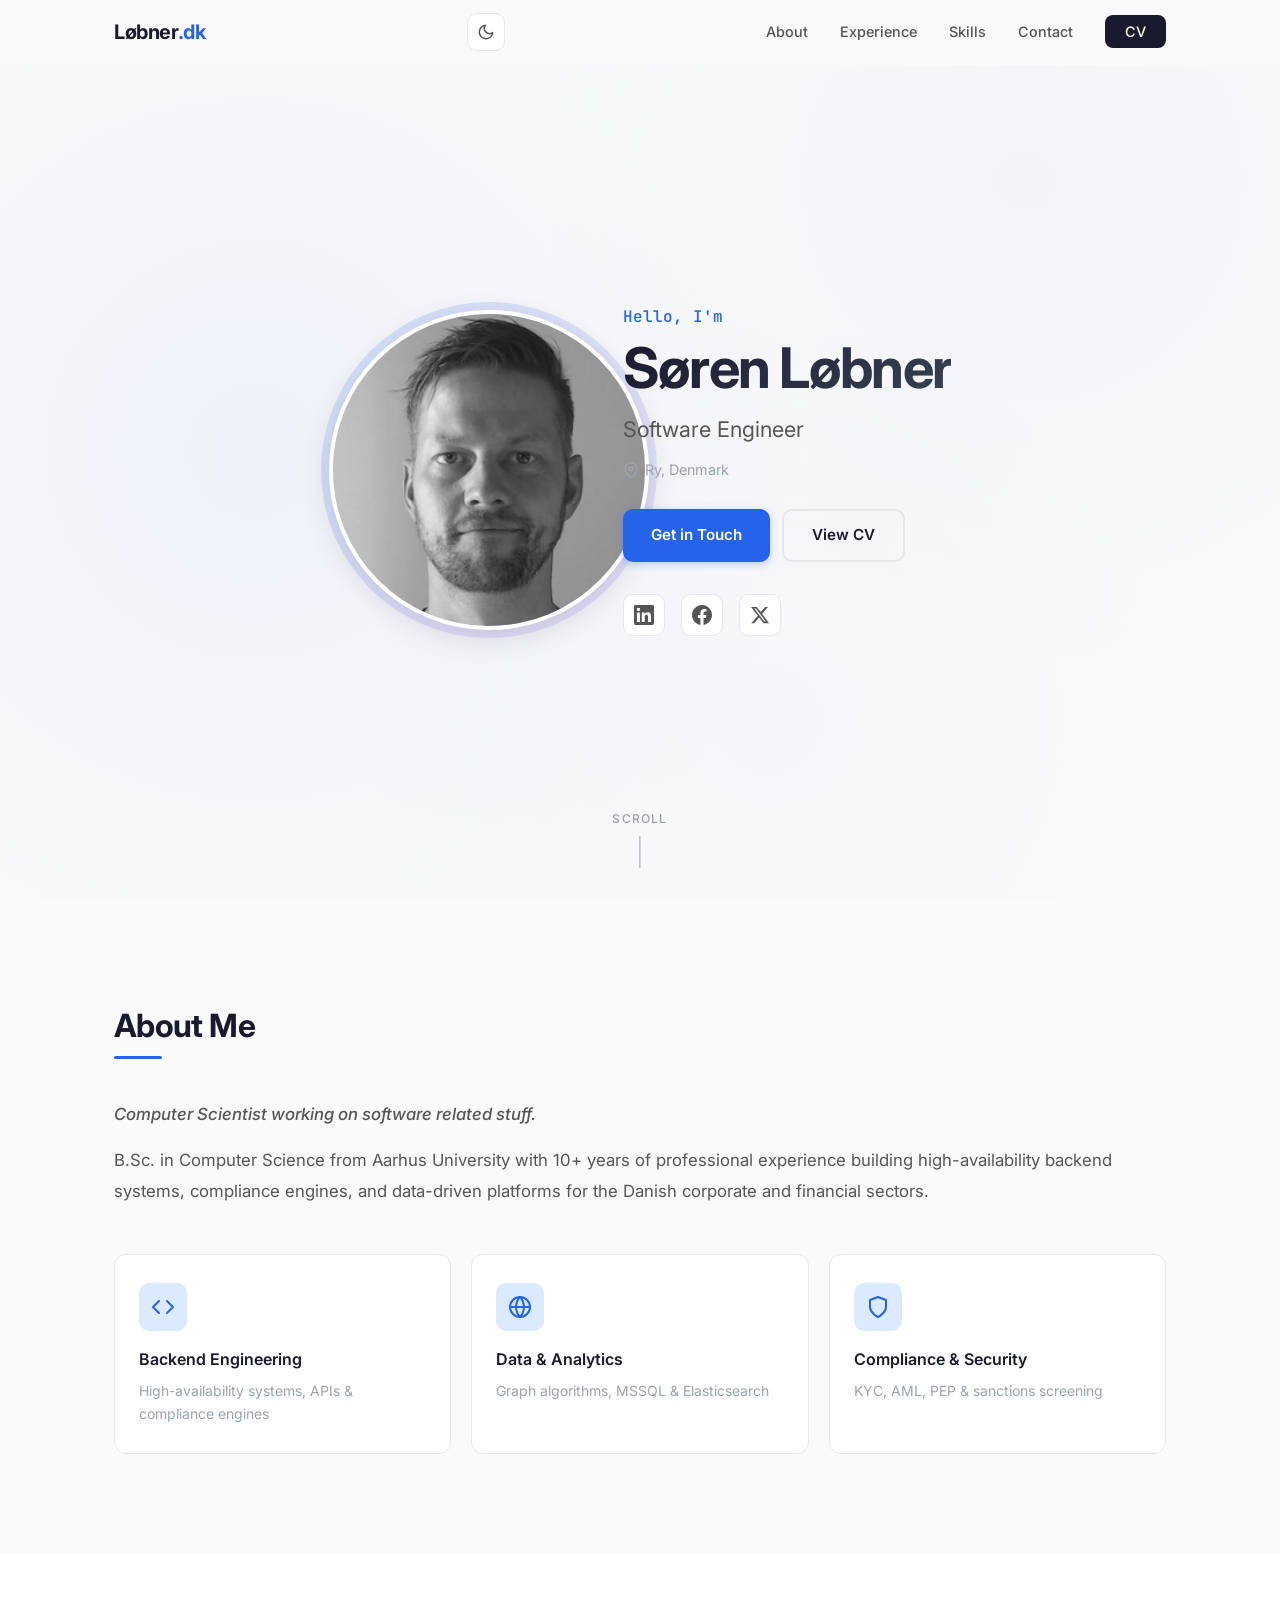
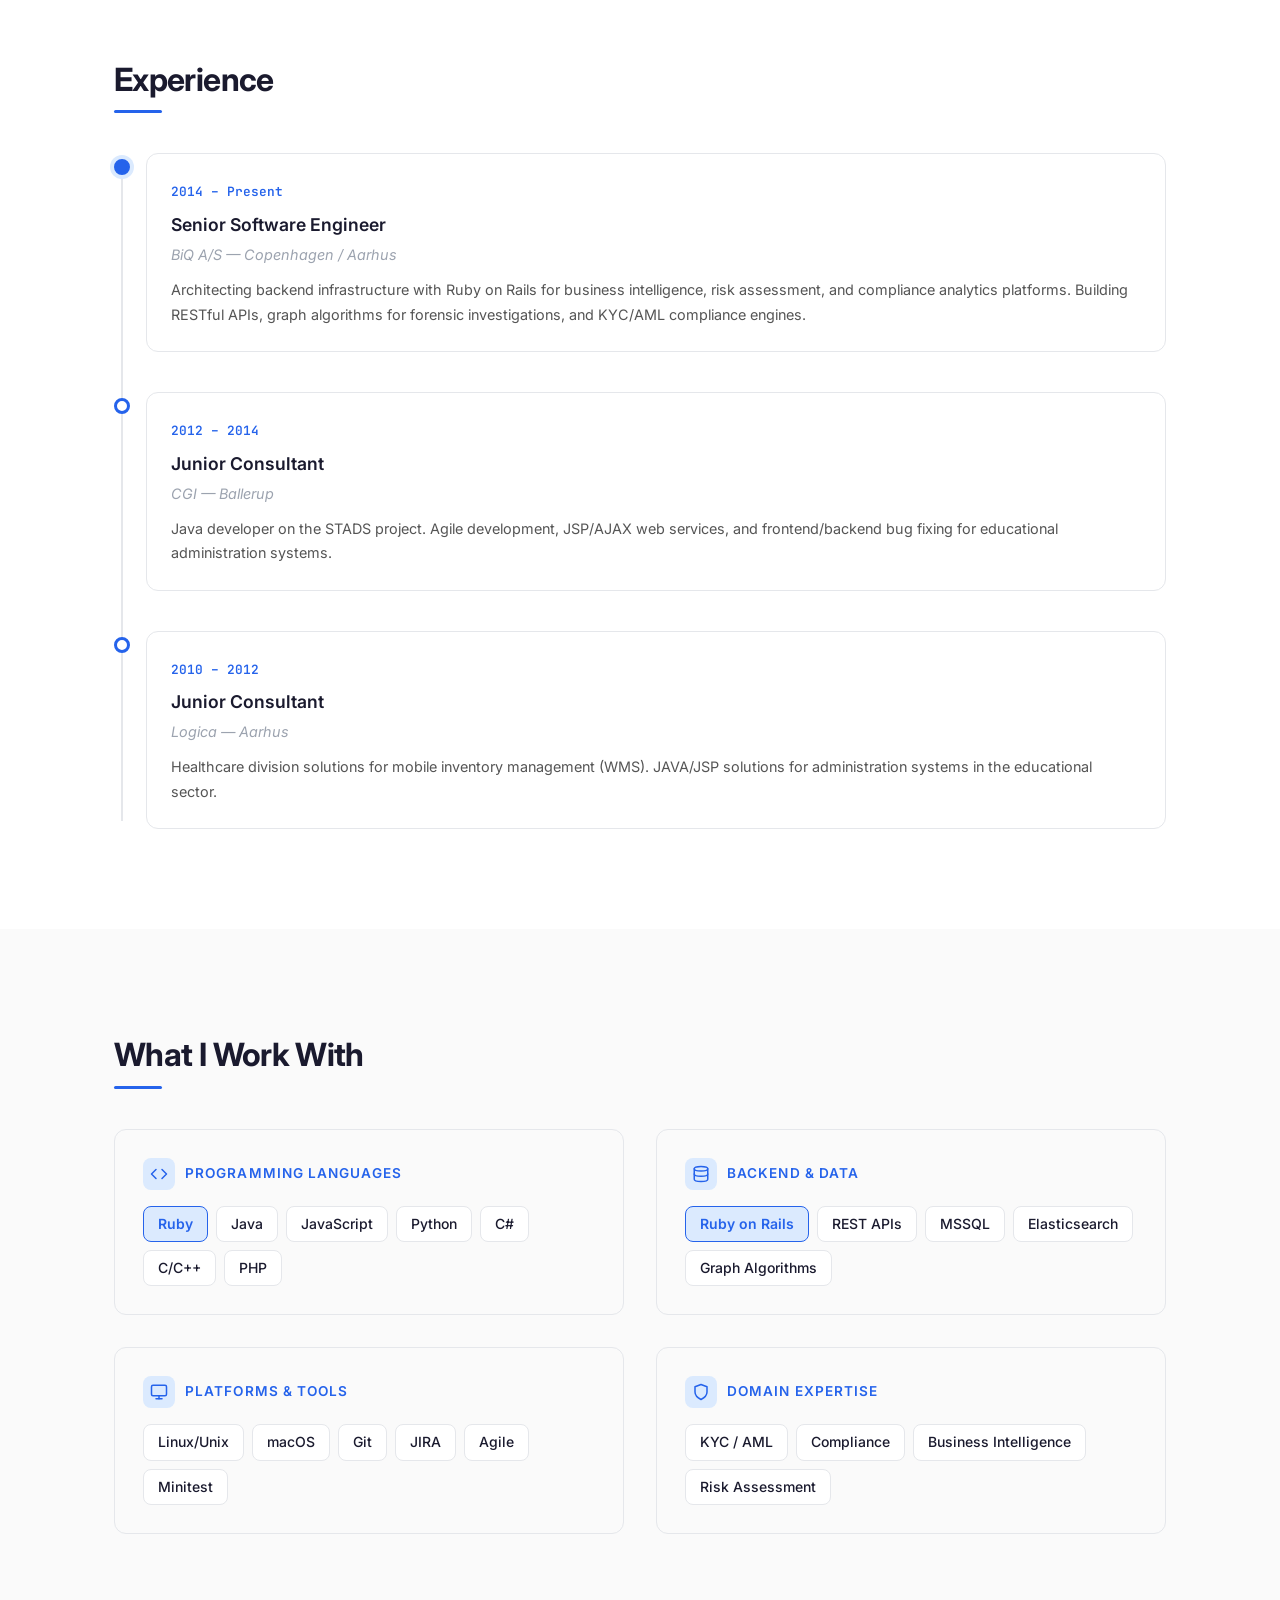
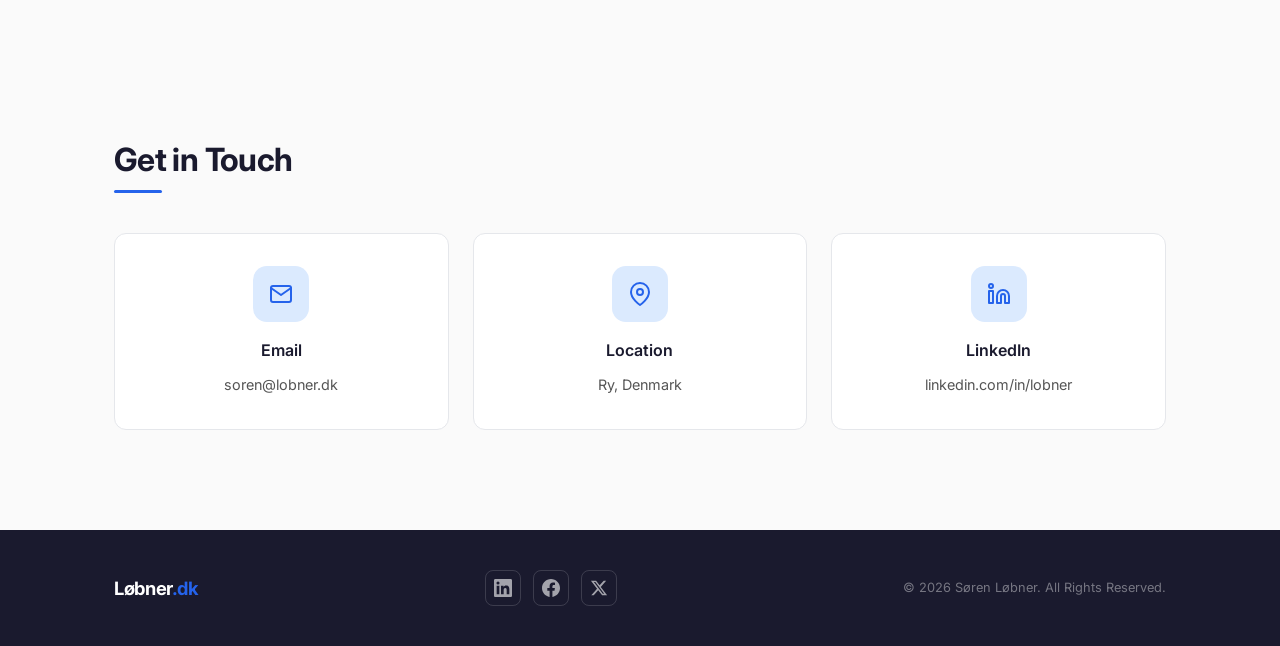
==== index.html @ 8f175f04 "Improve Skills section: add category icons and primary skill highlighting Co-authored-by: lobner <17" ====
<!DOCTYPE html>
<html lang="da">
<head>
  <meta charset="UTF-8">
  <meta name="viewport" content="width=device-width, initial-scale=1.0">
  <title>Løbner.dk</title>
  <link rel="preconnect" href="https://fonts.googleapis.com">
  <link rel="preconnect" href="https://fonts.gstatic.com" crossorigin>
  <link href="https://fonts.googleapis.com/css2?family=Inter:wght@300;400;500;600;700&family=JetBrains+Mono:wght@400;500&display=swap" rel="stylesheet">
  <link rel="stylesheet" href="style.css">
  <link rel="icon" type="image/x-icon" href="assets/favicon.ico">
  <link rel="icon" type="image/png" sizes="32x32" href="assets/favicon-32x32.png">
  <link rel="icon" type="image/png" sizes="16x16" href="assets/favicon-16x16.png">
  <link rel="apple-touch-icon" sizes="180x180" href="assets/apple-touch-icon.png">
</head>
<body>
  <!-- Navigation -->
  <nav class="navbar" id="navbar">
    <div class="nav-container">
      <a href="#hero" class="nav-logo">Løbner<span class="accent">.dk</span></a>
      <button class="nav-toggle" id="navToggle" aria-label="Toggle menu">
        <span></span>
        <span></span>
        <span></span>
      </button>
      <button class="theme-toggle" id="themeToggle" aria-label="Toggle dark mode">
        <svg class="icon-sun" width="18" height="18" viewBox="0 0 24 24" fill="none" stroke="currentColor" stroke-width="2" stroke-linecap="round" stroke-linejoin="round"><circle cx="12" cy="12" r="5"></circle><line x1="12" y1="1" x2="12" y2="3"></line><line x1="12" y1="21" x2="12" y2="23"></line><line x1="4.22" y1="4.22" x2="5.64" y2="5.64"></line><line x1="18.36" y1="18.36" x2="19.78" y2="19.78"></line><line x1="1" y1="12" x2="3" y2="12"></line><line x1="21" y1="12" x2="23" y2="12"></line><line x1="4.22" y1="19.78" x2="5.64" y2="18.36"></line><line x1="18.36" y1="5.64" x2="19.78" y2="4.22"></line></svg>
        <svg class="icon-moon" width="18" height="18" viewBox="0 0 24 24" fill="none" stroke="currentColor" stroke-width="2" stroke-linecap="round" stroke-linejoin="round"><path d="M21 12.79A9 9 0 1 1 11.21 3 7 7 0 0 0 21 12.79z"></path></svg>
      </button>
      <ul class="nav-links" id="navLinks">
        <li><a href="#about">About</a></li>
        <li><a href="#experience">Experience</a></li>
        <li><a href="#skills">Skills</a></li>
        <li><a href="#contact">Contact</a></li>
        <li><a href="https://cv.lobner.dk" target="_blank" rel="noopener" class="nav-btn">CV</a></li>
      </ul>
    </div>
  </nav>

  <!-- Hero Section -->
  <section class="hero" id="hero">
    <div class="hero-bg-pattern"></div>
    <div class="hero-container">
      <div class="hero-image-wrapper">
        <div class="hero-image-ring"></div>
        <img src="assets/profile.png" alt="Søren Løbner" class="hero-image">
      </div>
      <div class="hero-content">
        <p class="hero-greeting">Hello, I'm</p>
        <h1 class="hero-name">Søren Løbner</h1>
        <p class="hero-title">Software Engineer</p>
        <p class="hero-location">
          <svg width="16" height="16" viewBox="0 0 24 24" fill="none" stroke="currentColor" stroke-width="2" stroke-linecap="round" stroke-linejoin="round"><path d="M21 10c0 7-9 13-9 13s-9-6-9-13a9 9 0 0 1 18 0z"></path><circle cx="12" cy="10" r="3"></circle></svg>
          Ry, Denmark
        </p>
        <div class="hero-actions">
          <a href="#contact" class="btn btn-primary">Get in Touch</a>
          <a href="https://cv.lobner.dk" target="_blank" rel="noopener" class="btn btn-outline">View CV</a>
        </div>
        <div class="hero-socials">
          <a href="https://linkedin.com/in/lobner" target="_blank" rel="noopener" aria-label="LinkedIn">
            <svg width="20" height="20" viewBox="0 0 24 24" fill="currentColor"><path d="M20.447 20.452h-3.554v-5.569c0-1.328-.027-3.037-1.852-3.037-1.853 0-2.136 1.445-2.136 2.939v5.667H9.351V9h3.414v1.561h.046c.477-.9 1.637-1.85 3.37-1.85 3.601 0 4.267 2.37 4.267 5.455v6.286zM5.337 7.433a2.062 2.062 0 0 1-2.063-2.065 2.064 2.064 0 1 1 2.063 2.065zm1.782 13.019H3.555V9h3.564v11.452zM22.225 0H1.771C.792 0 0 .774 0 1.729v20.542C0 23.227.792 24 1.771 24h20.451C23.2 24 24 23.227 24 22.271V1.729C24 .774 23.2 0 22.222 0h.003z"/></svg>
          </a>
          <a href="https://facebook.com/lobner" target="_blank" rel="noopener" aria-label="Facebook">
            <svg width="20" height="20" viewBox="0 0 24 24" fill="currentColor"><path d="M24 12.073c0-6.627-5.373-12-12-12s-12 5.373-12 12c0 5.99 4.388 10.954 10.125 11.854v-8.385H7.078v-3.47h3.047V9.43c0-3.007 1.792-4.669 4.533-4.669 1.312 0 2.686.235 2.686.235v2.953H15.83c-1.491 0-1.956.925-1.956 1.874v2.25h3.328l-.532 3.47h-2.796v8.385C19.612 23.027 24 18.062 24 12.073z"/></svg>
          </a>
          <a href="https://twitter.com/lobner" target="_blank" rel="noopener" aria-label="X / Twitter">
            <svg width="20" height="20" viewBox="0 0 24 24" fill="currentColor"><path d="M18.244 2.25h3.308l-7.227 8.26 8.502 11.24H16.17l-5.214-6.817L4.99 21.75H1.68l7.73-8.835L1.254 2.25H8.08l4.713 6.231zm-1.161 17.52h1.833L7.084 4.126H5.117z"/></svg>
          </a>
        </div>
      </div>
    </div>
    <div class="scroll-indicator">
      <span>Scroll</span>
      <div class="scroll-line"></div>
    </div>
  </section>

  <!-- About Section -->
  <section class="section" id="about">
    <div class="container">
      <h2 class="section-title">About Me</h2>
      <div class="about-content">
        <div class="about-text">
          <p class="about-lead">Computer Scientist working on software related stuff.</p>
          <p>B.Sc. in Computer Science from Aarhus University with 10+ years of professional experience building high-availability backend systems, compliance engines, and data-driven platforms for the Danish corporate and financial sectors.</p>
        </div>
        <div class="about-stats">
          <div class="stat-card">
            <div class="stat-icon">
              <svg width="24" height="24" viewBox="0 0 24 24" fill="none" stroke="currentColor" stroke-width="2" stroke-linecap="round" stroke-linejoin="round"><polyline points="16 18 22 12 16 6"></polyline><polyline points="8 6 2 12 8 18"></polyline></svg>
            </div>
            <h3>Backend Engineering</h3>
            <p>High-availability systems, APIs &amp; compliance engines</p>
          </div>
          <div class="stat-card">
            <div class="stat-icon">
              <svg width="24" height="24" viewBox="0 0 24 24" fill="none" stroke="currentColor" stroke-width="2" stroke-linecap="round" stroke-linejoin="round"><circle cx="12" cy="12" r="10"></circle><line x1="2" y1="12" x2="22" y2="12"></line><path d="M12 2a15.3 15.3 0 0 1 4 10 15.3 15.3 0 0 1-4 10 15.3 15.3 0 0 1-4-10 15.3 15.3 0 0 1 4-10z"></path></svg>
            </div>
            <h3>Data &amp; Analytics</h3>
            <p>Graph algorithms, MSSQL &amp; Elasticsearch</p>
          </div>
          <div class="stat-card">
            <div class="stat-icon">
              <svg width="24" height="24" viewBox="0 0 24 24" fill="none" stroke="currentColor" stroke-width="2" stroke-linecap="round" stroke-linejoin="round"><path d="M12 22s8-4 8-10V5l-8-3-8 3v7c0 6 8 10 8 10z"></path></svg>
            </div>
            <h3>Compliance &amp; Security</h3>
            <p>KYC, AML, PEP &amp; sanctions screening</p>
          </div>
        </div>
      </div>
    </div>
  </section>

  <!-- Experience Section -->
  <section class="section section-alt" id="experience">
    <div class="container">
      <h2 class="section-title">Experience</h2>
      <div class="timeline">
        <div class="timeline-item">
          <div class="timeline-marker"></div>
          <div class="timeline-content">
            <span class="timeline-date">2014 &ndash; Present</span>
            <h3>Senior Software Engineer</h3>
            <p class="timeline-company">BiQ A/S &mdash; Copenhagen / Aarhus</p>
            <p class="timeline-desc">Architecting backend infrastructure with Ruby on Rails for business intelligence, risk assessment, and compliance analytics platforms. Building RESTful APIs, graph algorithms for forensic investigations, and KYC/AML compliance engines.</p>
          </div>
        </div>
        <div class="timeline-item">
          <div class="timeline-marker"></div>
          <div class="timeline-content">
            <span class="timeline-date">2012 &ndash; 2014</span>
            <h3>Junior Consultant</h3>
            <p class="timeline-company">CGI &mdash; Ballerup</p>
            <p class="timeline-desc">Java developer on the STADS project. Agile development, JSP/AJAX web services, and frontend/backend bug fixing for educational administration systems.</p>
          </div>
        </div>
        <div class="timeline-item">
          <div class="timeline-marker"></div>
          <div class="timeline-content">
            <span class="timeline-date">2010 &ndash; 2012</span>
            <h3>Junior Consultant</h3>
            <p class="timeline-company">Logica &mdash; Aarhus</p>
            <p class="timeline-desc">Healthcare division solutions for mobile inventory management (WMS). JAVA/JSP solutions for administration systems in the educational sector.</p>
          </div>
        </div>
      </div>
    </div>
  </section>

  <!-- Skills Section -->
  <section class="section" id="skills">
    <div class="container">
      <h2 class="section-title">What I Work With</h2>
      <div class="skills-grid">
        <div class="skill-category">
          <div class="skill-category-header">
            <span class="skill-category-icon">
              <svg width="18" height="18" viewBox="0 0 24 24" fill="none" stroke="currentColor" stroke-width="2" stroke-linecap="round" stroke-linejoin="round"><polyline points="16 18 22 12 16 6"></polyline><polyline points="8 6 2 12 8 18"></polyline></svg>
            </span>
            <h3>Programming Languages</h3>
          </div>
          <div class="skill-tags">
            <span class="skill-tag skill-tag--primary">Ruby</span>
            <span class="skill-tag">Java</span>
            <span class="skill-tag">JavaScript</span>
            <span class="skill-tag">Python</span>
            <span class="skill-tag">C#</span>
            <span class="skill-tag">C/C++</span>
            <span class="skill-tag">PHP</span>
          </div>
        </div>
        <div class="skill-category">
          <div class="skill-category-header">
            <span class="skill-category-icon">
              <svg width="18" height="18" viewBox="0 0 24 24" fill="none" stroke="currentColor" stroke-width="2" stroke-linecap="round" stroke-linejoin="round"><ellipse cx="12" cy="5" rx="9" ry="3"></ellipse><path d="M21 12c0 1.66-4 3-9 3s-9-1.34-9-3"></path><path d="M3 5v14c0 1.66 4 3 9 3s9-1.34 9-3V5"></path></svg>
            </span>
            <h3>Backend &amp; Data</h3>
          </div>
          <div class="skill-tags">
            <span class="skill-tag skill-tag--primary">Ruby on Rails</span>
            <span class="skill-tag">REST APIs</span>
            <span class="skill-tag">MSSQL</span>
            <span class="skill-tag">Elasticsearch</span>
            <span class="skill-tag">Graph Algorithms</span>
          </div>
        </div>
        <div class="skill-category">
          <div class="skill-category-header">
            <span class="skill-category-icon">
              <svg width="18" height="18" viewBox="0 0 24 24" fill="none" stroke="currentColor" stroke-width="2" stroke-linecap="round" stroke-linejoin="round"><rect x="2" y="3" width="20" height="14" rx="2" ry="2"></rect><line x1="8" y1="21" x2="16" y2="21"></line><line x1="12" y1="17" x2="12" y2="21"></line></svg>
            </span>
            <h3>Platforms &amp; Tools</h3>
          </div>
          <div class="skill-tags">
            <span class="skill-tag">Linux/Unix</span>
            <span class="skill-tag">macOS</span>
            <span class="skill-tag">Git</span>
            <span class="skill-tag">JIRA</span>
            <span class="skill-tag">Agile</span>
            <span class="skill-tag">Minitest</span>
          </div>
        </div>
        <div class="skill-category">
          <div class="skill-category-header">
            <span class="skill-category-icon">
              <svg width="18" height="18" viewBox="0 0 24 24" fill="none" stroke="currentColor" stroke-width="2" stroke-linecap="round" stroke-linejoin="round"><path d="M12 22s8-4 8-10V5l-8-3-8 3v7c0 6 8 10 8 10z"></path></svg>
            </span>
            <h3>Domain Expertise</h3>
          </div>
          <div class="skill-tags">
            <span class="skill-tag">KYC / AML</span>
            <span class="skill-tag">Compliance</span>
            <span class="skill-tag">Business Intelligence</span>
            <span class="skill-tag">Risk Assessment</span>
          </div>
        </div>
      </div>
    </div>
  </section>

  <!-- Contact Section -->
  <section class="section" id="contact">
    <div class="container">
      <h2 class="section-title">Get in Touch</h2>
      <div class="contact-content">
        <a class="contact-card" href="mailto:soren@lobner.dk">
          <div class="contact-icon">
            <svg width="24" height="24" viewBox="0 0 24 24" fill="none" stroke="currentColor" stroke-width="2" stroke-linecap="round" stroke-linejoin="round"><path d="M4 4h16c1.1 0 2 .9 2 2v12c0 1.1-.9 2-2 2H4c-1.1 0-2-.9-2-2V6c0-1.1.9-2 2-2z"></path><polyline points="22,6 12,13 2,6"></polyline></svg>
          </div>
          <h3>Email</h3>
          <span>soren@lobner.dk</span>
        </a>
        <a class="contact-card" href="https://maps.google.com/?q=Ry,Denmark" target="_blank" rel="noopener">
          <div class="contact-icon">
            <svg width="24" height="24" viewBox="0 0 24 24" fill="none" stroke="currentColor" stroke-width="2" stroke-linecap="round" stroke-linejoin="round"><path d="M21 10c0 7-9 13-9 13s-9-6-9-13a9 9 0 0 1 18 0z"></path><circle cx="12" cy="10" r="3"></circle></svg>
          </div>
          <h3>Location</h3>
          <span>Ry, Denmark</span>
        </a>
        <a class="contact-card" href="https://linkedin.com/in/lobner" target="_blank" rel="noopener">
          <div class="contact-icon">
            <svg width="24" height="24" viewBox="0 0 24 24" fill="none" stroke="currentColor" stroke-width="2" stroke-linecap="round" stroke-linejoin="round"><path d="M16 8a6 6 0 0 1 6 6v7h-4v-7a2 2 0 0 0-2-2 2 2 0 0 0-2 2v7h-4v-7a6 6 0 0 1 6-6z"></path><rect x="2" y="9" width="4" height="12"></rect><circle cx="4" cy="4" r="2"></circle></svg>
          </div>
          <h3>LinkedIn</h3>
          <span>linkedin.com/in/lobner</span>
        </a>
      </div>
    </div>
  </section>

  <!-- Footer -->
  <footer class="footer">
    <div class="container">
      <div class="footer-content">
        <p class="footer-logo">Løbner<span class="accent">.dk</span></p>
        <div class="footer-socials">
          <a href="https://linkedin.com/in/lobner" target="_blank" rel="noopener" aria-label="LinkedIn">
            <svg width="18" height="18" viewBox="0 0 24 24" fill="currentColor"><path d="M20.447 20.452h-3.554v-5.569c0-1.328-.027-3.037-1.852-3.037-1.853 0-2.136 1.445-2.136 2.939v5.667H9.351V9h3.414v1.561h.046c.477-.9 1.637-1.85 3.37-1.85 3.601 0 4.267 2.37 4.267 5.455v6.286zM5.337 7.433a2.062 2.062 0 0 1-2.063-2.065 2.064 2.064 0 1 1 2.063 2.065zm1.782 13.019H3.555V9h3.564v11.452zM22.225 0H1.771C.792 0 0 .774 0 1.729v20.542C0 23.227.792 24 1.771 24h20.451C23.2 24 24 23.227 24 22.271V1.729C24 .774 23.2 0 22.222 0h.003z"/></svg>
          </a>
          <a href="https://facebook.com/lobner" target="_blank" rel="noopener" aria-label="Facebook">
            <svg width="18" height="18" viewBox="0 0 24 24" fill="currentColor"><path d="M24 12.073c0-6.627-5.373-12-12-12s-12 5.373-12 12c0 5.99 4.388 10.954 10.125 11.854v-8.385H7.078v-3.47h3.047V9.43c0-3.007 1.792-4.669 4.533-4.669 1.312 0 2.686.235 2.686.235v2.953H15.83c-1.491 0-1.956.925-1.956 1.874v2.25h3.328l-.532 3.47h-2.796v8.385C19.612 23.027 24 18.062 24 12.073z"/></svg>
          </a>
          <a href="https://twitter.com/lobner" target="_blank" rel="noopener" aria-label="X / Twitter">
            <svg width="18" height="18" viewBox="0 0 24 24" fill="currentColor"><path d="M18.244 2.25h3.308l-7.227 8.26 8.502 11.24H16.17l-5.214-6.817L4.99 21.75H1.68l7.73-8.835L1.254 2.25H8.08l4.713 6.231zm-1.161 17.52h1.833L7.084 4.126H5.117z"/></svg>
          </a>
        </div>
        <p class="footer-copy">&copy; 2026 Søren Løbner. All Rights Reserved.</p>
      </div>
    </div>
  </footer>

  <script src="app.js"></script>
</body>
</html>
---- style.css ----
/* ===== Reset & Base ===== */
*, *::before, *::after {
  margin: 0;
  padding: 0;
  box-sizing: border-box;
}

:root {
  --color-bg: #fafafa;
  --color-surface: #ffffff;
  --color-text: #1a1a2e;
  --color-text-secondary: #555;
  --color-accent: #2563eb;
  --color-accent-light: #dbeafe;
  --color-accent-dark: #1d4ed8;
  --color-border: #e5e7eb;
  --color-muted: #9ca3af;
  --font-sans: 'Inter', -apple-system, BlinkMacSystemFont, 'Segoe UI', sans-serif;
  --font-mono: 'JetBrains Mono', 'Fira Code', monospace;
  --shadow-sm: 0 1px 2px rgba(0,0,0,0.05);
  --shadow-md: 0 4px 12px rgba(0,0,0,0.08);
  --shadow-lg: 0 8px 30px rgba(0,0,0,0.12);
  --radius: 12px;
  --transition: 0.3s cubic-bezier(0.4, 0, 0.2, 1);
}

/* Dark mode overrides */
[data-theme="dark"] {
  --color-bg: #0f1117;
  --color-surface: #1a1d27;
  --color-text: #e4e6ed;
  --color-text-secondary: #9ca3b4;
  --color-accent: #4f8ff7;
  --color-accent-light: rgba(79, 143, 247, 0.12);
  --color-accent-dark: #3b7de8;
  --color-border: #2a2d3a;
  --color-muted: #6b7280;
}

[data-theme="dark"] .navbar {
  background: rgba(15, 17, 23, 0.85);
}

[data-theme="dark"] .nav-links {
  background: rgba(15, 17, 23, 0.98);
}

[data-theme="dark"] .hero-name {
  background: linear-gradient(135deg, #e4e6ed 0%, #9ca3b4 100%);
  -webkit-background-clip: text;
  background-clip: text;
}

[data-theme="dark"] .nav-btn {
  background: var(--color-accent);
}

[data-theme="dark"] .footer {
  background: #0a0c12;
}

html {
  scroll-behavior: smooth;
  font-size: 16px;
}

body {
  font-family: var(--font-sans);
  background: var(--color-bg);
  color: var(--color-text);
  line-height: 1.6;
  -webkit-font-smoothing: antialiased;
}

a {
  color: var(--color-accent);
  text-decoration: none;
  transition: color var(--transition);
}

a:hover {
  color: var(--color-accent-dark);
}

img {
  max-width: 100%;
  display: block;
}

/* ===== Layout ===== */
.container {
  max-width: 1100px;
  margin: 0 auto;
  padding: 0 24px;
}

/* ===== Navbar ===== */
.navbar {
  position: fixed;
  top: 0;
  left: 0;
  right: 0;
  z-index: 1000;
  background: rgba(250, 250, 250, 0.85);
  backdrop-filter: blur(12px);
  -webkit-backdrop-filter: blur(12px);
  border-bottom: 1px solid transparent;
  transition: border-color var(--transition), box-shadow var(--transition);
}

.navbar.scrolled {
  border-bottom-color: var(--color-border);
  box-shadow: var(--shadow-sm);
}

.nav-container {
  max-width: 1100px;
  margin: 0 auto;
  padding: 0 24px;
  display: flex;
  align-items: center;
  justify-content: space-between;
  height: 64px;
}

.nav-logo {
  font-size: 1.25rem;
  font-weight: 700;
  color: var(--color-text);
  letter-spacing: -0.02em;
}

.nav-logo:hover {
  color: var(--color-text);
}

.accent {
  color: var(--color-accent);
}

.nav-links {
  display: flex;
  align-items: center;
  gap: 32px;
  list-style: none;
}

.nav-links a {
  color: var(--color-text-secondary);
  font-size: 0.9rem;
  font-weight: 500;
  transition: color var(--transition);
}

.nav-links a:hover {
  color: var(--color-text);
}

.nav-btn {
  background: var(--color-text);
  color: #fff !important;
  padding: 8px 20px;
  border-radius: 8px;
  font-weight: 500;
  transition: background var(--transition), transform var(--transition) !important;
}

.nav-btn:hover {
  background: var(--color-accent);
  color: #fff !important;
  transform: translateY(-1px);
}

/* Theme toggle */
.theme-toggle {
  display: flex;
  align-items: center;
  justify-content: center;
  width: 38px;
  height: 38px;
  border-radius: 10px;
  border: 1px solid var(--color-border);
  background: var(--color-surface);
  color: var(--color-text-secondary);
  cursor: pointer;
  transition: all var(--transition);
}

.theme-toggle:hover {
  color: var(--color-accent);
  border-color: var(--color-accent);
}

.icon-sun { display: none; }
.icon-moon { display: block; }

[data-theme="dark"] .icon-sun { display: block; }
[data-theme="dark"] .icon-moon { display: none; }

.nav-toggle {
  display: none;
  flex-direction: column;
  gap: 5px;
  background: none;
  border: none;
  cursor: pointer;
  padding: 4px;
}

.nav-toggle span {
  display: block;
  width: 24px;
  height: 2px;
  background: var(--color-text);
  border-radius: 2px;
  transition: var(--transition);
}

/* ===== Hero ===== */
.hero {
  min-height: 100vh;
  display: flex;
  align-items: center;
  justify-content: center;
  position: relative;
  overflow: hidden;
  padding: 80px 24px 40px;
}

.hero-bg-pattern {
  position: absolute;
  inset: 0;
  background:
    radial-gradient(circle at 20% 50%, rgba(37, 99, 235, 0.06) 0%, transparent 50%),
    radial-gradient(circle at 80% 20%, rgba(37, 99, 235, 0.04) 0%, transparent 40%),
    radial-gradient(circle at 60% 80%, rgba(139, 92, 246, 0.03) 0%, transparent 40%);
  pointer-events: none;
}

.hero-container {
  max-width: 1100px;
  margin: 0 auto;
  display: flex;
  align-items: center;
  gap: 64px;
  position: relative;
  z-index: 1;
}

.hero-image-wrapper {
  position: relative;
  flex-shrink: 0;
  z-index: 0;
  margin-right: -90px;
}

.hero-image-ring {
  position: absolute;
  inset: -8px;
  border-radius: 50%;
  background: linear-gradient(135deg, var(--color-accent), #8b5cf6);
  opacity: 0.15;
  animation: pulse-ring 3s ease-in-out infinite;
}

@keyframes pulse-ring {
  0%, 100% { transform: scale(1); opacity: 0.15; }
  50% { transform: scale(1.05); opacity: 0.25; }
}

.hero-image {
  width: 320px;
  height: 320px;
  border-radius: 50%;
  object-fit: cover;
  border: 4px solid var(--color-surface);
  box-shadow: var(--shadow-lg);
  position: relative;
  z-index: 1;
}

.hero-content {
  flex: 1;
  position: relative;
  z-index: 2;
}

.hero-greeting {
  font-size: 1rem;
  font-weight: 500;
  color: var(--color-accent);
  margin-bottom: 8px;
  font-family: var(--font-mono);
}

.hero-name {
  font-size: 3.5rem;
  font-weight: 700;
  line-height: 1.1;
  letter-spacing: -0.03em;
  margin-bottom: 12px;
  background: linear-gradient(135deg, var(--color-text) 0%, #374151 100%);
  -webkit-background-clip: text;
  -webkit-text-fill-color: transparent;
  background-clip: text;
}

.hero-title {
  font-size: 1.35rem;
  color: var(--color-text-secondary);
  font-weight: 400;
  margin-bottom: 12px;
}

.hero-location {
  display: flex;
  align-items: center;
  gap: 6px;
  color: var(--color-muted);
  font-size: 0.9rem;
  margin-bottom: 28px;
}

.hero-location svg {
  flex-shrink: 0;
}

.hero-actions {
  display: flex;
  gap: 12px;
  margin-bottom: 32px;
}

.btn {
  display: inline-flex;
  align-items: center;
  gap: 8px;
  padding: 12px 28px;
  border-radius: 10px;
  font-size: 0.95rem;
  font-weight: 600;
  font-family: var(--font-sans);
  cursor: pointer;
  transition: all var(--transition);
  border: none;
}

.btn-primary {
  background: var(--color-accent);
  color: #fff;
  box-shadow: 0 2px 8px rgba(37, 99, 235, 0.3);
}

.btn-primary:hover {
  background: var(--color-accent-dark);
  color: #fff;
  transform: translateY(-2px);
  box-shadow: 0 4px 16px rgba(37, 99, 235, 0.4);
}

.btn-outline {
  background: transparent;
  color: var(--color-text);
  border: 2px solid var(--color-border);
}

.btn-outline:hover {
  border-color: var(--color-accent);
  color: var(--color-accent);
  transform: translateY(-2px);
}

.hero-socials {
  display: flex;
  gap: 16px;
}

.hero-socials a {
  display: flex;
  align-items: center;
  justify-content: center;
  width: 42px;
  height: 42px;
  border-radius: 10px;
  background: var(--color-surface);
  color: var(--color-text-secondary);
  border: 1px solid var(--color-border);
  transition: all var(--transition);
}

.hero-socials a:hover {
  color: var(--color-accent);
  border-color: var(--color-accent);
  transform: translateY(-2px);
  box-shadow: var(--shadow-md);
}

.scroll-indicator {
  position: absolute;
  bottom: 32px;
  left: 50%;
  transform: translateX(-50%);
  display: flex;
  flex-direction: column;
  align-items: center;
  gap: 8px;
  color: var(--color-muted);
  font-size: 0.75rem;
  font-weight: 500;
  letter-spacing: 0.1em;
  text-transform: uppercase;
}

.scroll-line {
  width: 1px;
  height: 32px;
  background: var(--color-muted);
  position: relative;
  overflow: hidden;
}

.scroll-line::after {
  content: '';
  position: absolute;
  top: -100%;
  left: 0;
  width: 100%;
  height: 100%;
  background: var(--color-accent);
  animation: scroll-anim 2s ease-in-out infinite;
}

@keyframes scroll-anim {
  0% { top: -100%; }
  50% { top: 100%; }
  100% { top: 100%; }
}

/* ===== Sections ===== */
.section {
  padding: 100px 0;
}

.section-alt {
  background: var(--color-surface);
}

.section-title {
  font-size: 2rem;
  font-weight: 700;
  letter-spacing: -0.02em;
  margin-bottom: 48px;
  position: relative;
  display: inline-block;
}

.section-title::after {
  content: '';
  position: absolute;
  bottom: -8px;
  left: 0;
  width: 48px;
  height: 3px;
  background: var(--color-accent);
  border-radius: 2px;
}

/* ===== About ===== */
.about-content {
  display: grid;
  gap: 48px;
}

.about-lead {
  font-size: 1.25rem;
  font-weight: 500;
  color: var(--color-text);
  margin-bottom: 16px;
  font-style: italic;
}

.about-text p {
  color: var(--color-text-secondary);
  font-size: 1.05rem;
  line-height: 1.8;
}

.about-stats {
  display: grid;
  grid-template-columns: repeat(3, 1fr);
  gap: 20px;
}

.stat-card {
  background: var(--color-surface);
  border: 1px solid var(--color-border);
  border-radius: var(--radius);
  padding: 28px 24px;
  transition: all var(--transition);
}

.stat-card:hover {
  border-color: var(--color-accent);
  box-shadow: var(--shadow-md);
  transform: translateY(-4px);
}

.stat-icon {
  width: 48px;
  height: 48px;
  border-radius: 10px;
  background: var(--color-accent-light);
  color: var(--color-accent);
  display: flex;
  align-items: center;
  justify-content: center;
  margin-bottom: 16px;
}

.stat-card h3 {
  font-size: 1rem;
  font-weight: 600;
  margin-bottom: 8px;
}

.stat-card p {
  font-size: 0.875rem;
  color: var(--color-muted);
}

/* ===== Timeline / Experience ===== */
.timeline {
  position: relative;
  padding-left: 32px;
}

.timeline::before {
  content: '';
  position: absolute;
  left: 7px;
  top: 8px;
  bottom: 8px;
  width: 2px;
  background: var(--color-border);
}

.timeline-item {
  position: relative;
  padding-bottom: 40px;
}

.timeline-item:last-child {
  padding-bottom: 0;
}

.timeline-marker {
  position: absolute;
  left: -32px;
  top: 6px;
  width: 16px;
  height: 16px;
  border-radius: 50%;
  background: var(--color-surface);
  border: 3px solid var(--color-accent);
  z-index: 1;
}

.timeline-item:first-child .timeline-marker {
  background: var(--color-accent);
  box-shadow: 0 0 0 4px var(--color-accent-light);
}

.timeline-content {
  background: var(--color-surface);
  border: 1px solid var(--color-border);
  border-radius: var(--radius);
  padding: 24px;
  transition: all var(--transition);
}

.timeline-content:hover {
  border-color: var(--color-accent);
  box-shadow: var(--shadow-md);
  transform: translateX(4px);
}

.timeline-date {
  display: inline-block;
  font-size: 0.8rem;
  font-weight: 600;
  color: var(--color-accent);
  font-family: var(--font-mono);
  margin-bottom: 8px;
}

.timeline-content h3 {
  font-size: 1.1rem;
  font-weight: 600;
  margin-bottom: 4px;
}

.timeline-company {
  font-size: 0.9rem;
  color: var(--color-muted);
  font-style: italic;
  margin-bottom: 12px;
}

.timeline-desc {
  font-size: 0.9rem;
  color: var(--color-text-secondary);
  line-height: 1.7;
}

/* ===== Skills ===== */
.skills-grid {
  display: grid;
  grid-template-columns: repeat(2, 1fr);
  gap: 32px;
}

.skill-category {
  background: var(--color-bg);
  border: 1px solid var(--color-border);
  border-radius: var(--radius);
  padding: 28px;
  transition: all var(--transition);
}

.skill-category:hover {
  box-shadow: var(--shadow-md);
  transform: translateY(-2px);
}

.skill-category-header {
  display: flex;
  align-items: center;
  gap: 10px;
  margin-bottom: 16px;
}

.skill-category-icon {
  display: flex;
  align-items: center;
  justify-content: center;
  width: 32px;
  height: 32px;
  border-radius: 8px;
  background: var(--color-accent-light);
  color: var(--color-accent);
  flex-shrink: 0;
}

.skill-category h3 {
  font-size: 0.85rem;
  font-weight: 600;
  text-transform: uppercase;
  letter-spacing: 0.08em;
  color: var(--color-accent);
  margin-bottom: 0;
}

.skill-tags {
  display: flex;
  flex-wrap: wrap;
  gap: 8px;
}

.skill-tag {
  display: inline-block;
  padding: 6px 14px;
  background: var(--color-surface);
  border: 1px solid var(--color-border);
  border-radius: 8px;
  font-size: 0.875rem;
  font-weight: 500;
  color: var(--color-text);
  transition: all var(--transition);
}

.skill-tag:hover,
.skill-tag--primary {
  border-color: var(--color-accent);
  color: var(--color-accent);
  background: var(--color-accent-light);
}

.skill-tag--primary {
  font-weight: 600;
}

.skill-tag--primary:hover {
  background: var(--color-accent);
  color: var(--color-surface);
}

/* ===== Contact ===== */
.contact-content {
  display: grid;
  grid-template-columns: repeat(3, 1fr);
  gap: 24px;
}

.contact-card {
  background: var(--color-surface);
  border: 1px solid var(--color-border);
  border-radius: var(--radius);
  padding: 32px 24px;
  text-align: center;
  transition: all var(--transition);
  display: block;
  text-decoration: none;
  color: inherit;
}

.contact-card:hover {
  border-color: var(--color-accent);
  box-shadow: var(--shadow-md);
  transform: translateY(-4px);
}

.contact-icon {
  width: 56px;
  height: 56px;
  border-radius: 14px;
  background: var(--color-accent-light);
  color: var(--color-accent);
  display: flex;
  align-items: center;
  justify-content: center;
  margin: 0 auto 16px;
}

.contact-card h3 {
  font-size: 1rem;
  font-weight: 600;
  margin-bottom: 8px;
}

.contact-card span,
.contact-card p {
  font-size: 0.9rem;
  color: var(--color-text-secondary);
}

.contact-card:hover span {
  color: var(--color-accent);
}

/* ===== Footer ===== */
.footer {
  background: var(--color-text);
  color: #fff;
  padding: 40px 0;
}

.footer-content {
  display: flex;
  align-items: center;
  justify-content: space-between;
  flex-wrap: wrap;
  gap: 16px;
}

.footer-logo {
  font-size: 1.15rem;
  font-weight: 700;
  letter-spacing: -0.02em;
}

.footer-socials {
  display: flex;
  gap: 12px;
}

.footer-socials a {
  display: flex;
  align-items: center;
  justify-content: center;
  width: 36px;
  height: 36px;
  border-radius: 8px;
  color: rgba(255,255,255,0.6);
  border: 1px solid rgba(255,255,255,0.15);
  transition: all var(--transition);
}

.footer-socials a:hover {
  color: #fff;
  border-color: var(--color-accent);
  background: var(--color-accent);
}

.footer-copy {
  font-size: 0.8rem;
  color: rgba(255,255,255,0.4);
}

/* ===== Animations ===== */
.fade-in {
  opacity: 0;
  transform: translateY(24px);
  transition: opacity 0.6s ease, transform 0.6s ease;
}

.fade-in.visible {
  opacity: 1;
  transform: translateY(0);
}

/* ===== Responsive ===== */
@media (max-width: 768px) {
  .nav-toggle {
    display: flex;
  }

  .nav-links {
    position: fixed;
    top: 64px;
    left: 0;
    right: 0;
    background: rgba(250, 250, 250, 0.98);
    backdrop-filter: blur(12px);
    flex-direction: column;
    gap: 0;
    padding: 16px 0;
    border-bottom: 1px solid var(--color-border);
    transform: translateY(-100%);
    opacity: 0;
    pointer-events: none;
    transition: all var(--transition);
  }

  .nav-links.open {
    transform: translateY(0);
    opacity: 1;
    pointer-events: auto;
  }

  .nav-links li {
    width: 100%;
  }

  .nav-links a {
    display: block;
    padding: 12px 24px;
  }

  .nav-btn {
    margin: 8px 24px;
    text-align: center;
    display: block !important;
    width: calc(100% - 48px);
  }

  .hero-container {
    flex-direction: column;
    text-align: center;
    gap: 32px;
  }

  .hero-image-wrapper {
    margin-right: 0;
  }

  .hero-image {
    width: 200px;
    height: 200px;
  }

  .hero-name {
    font-size: 2.5rem;
  }

  .hero-location {
    justify-content: center;
  }

  .hero-actions {
    justify-content: center;
  }

  .hero-socials {
    justify-content: center;
  }

  .about-stats {
    grid-template-columns: 1fr;
  }

  .skills-grid {
    grid-template-columns: 1fr;
  }

  .contact-content {
    grid-template-columns: 1fr;
  }

  .footer-content {
    flex-direction: column;
    text-align: center;
  }

  .scroll-indicator {
    display: none;
  }
}

@media (max-width: 480px) {
  .hero-name {
    font-size: 2rem;
  }

  .hero-actions {
    flex-direction: column;
    align-items: center;
  }

  .btn {
    width: 100%;
    justify-content: center;
  }

  .section {
    padding: 64px 0;
  }
}
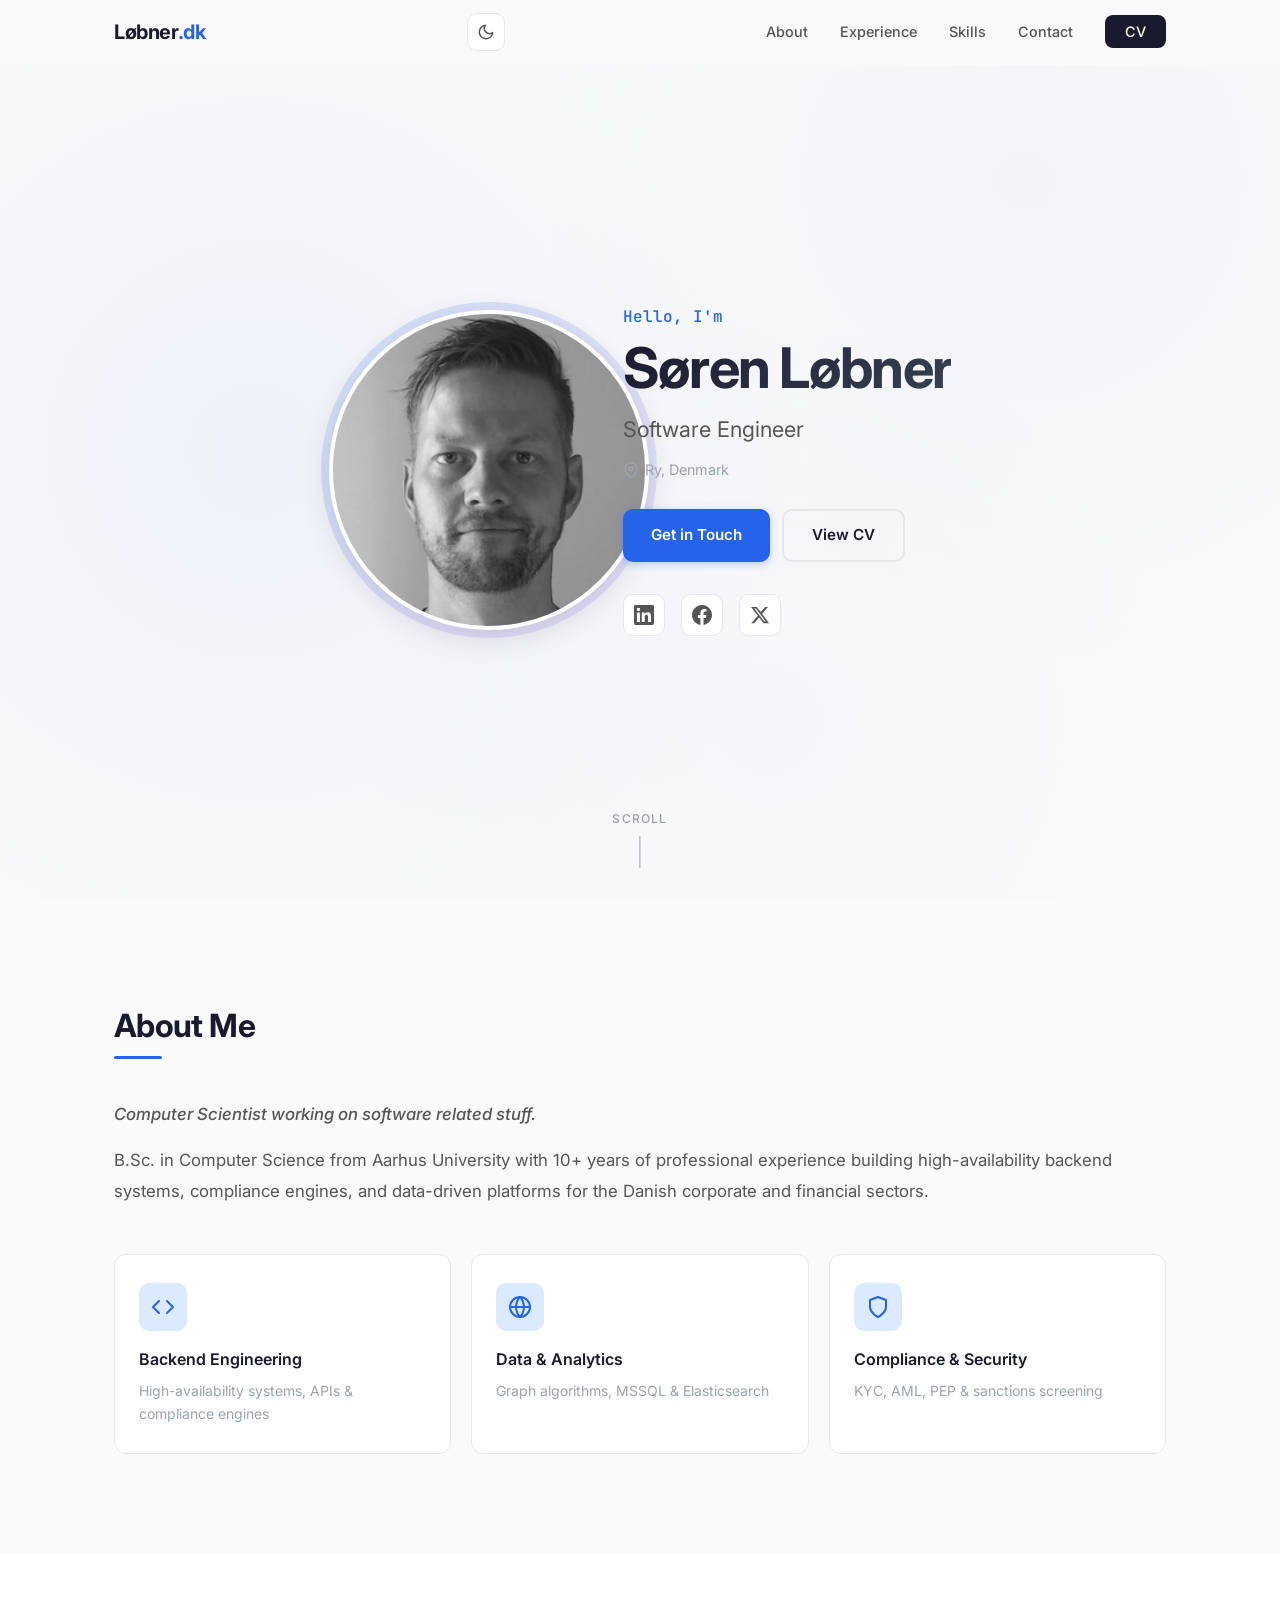
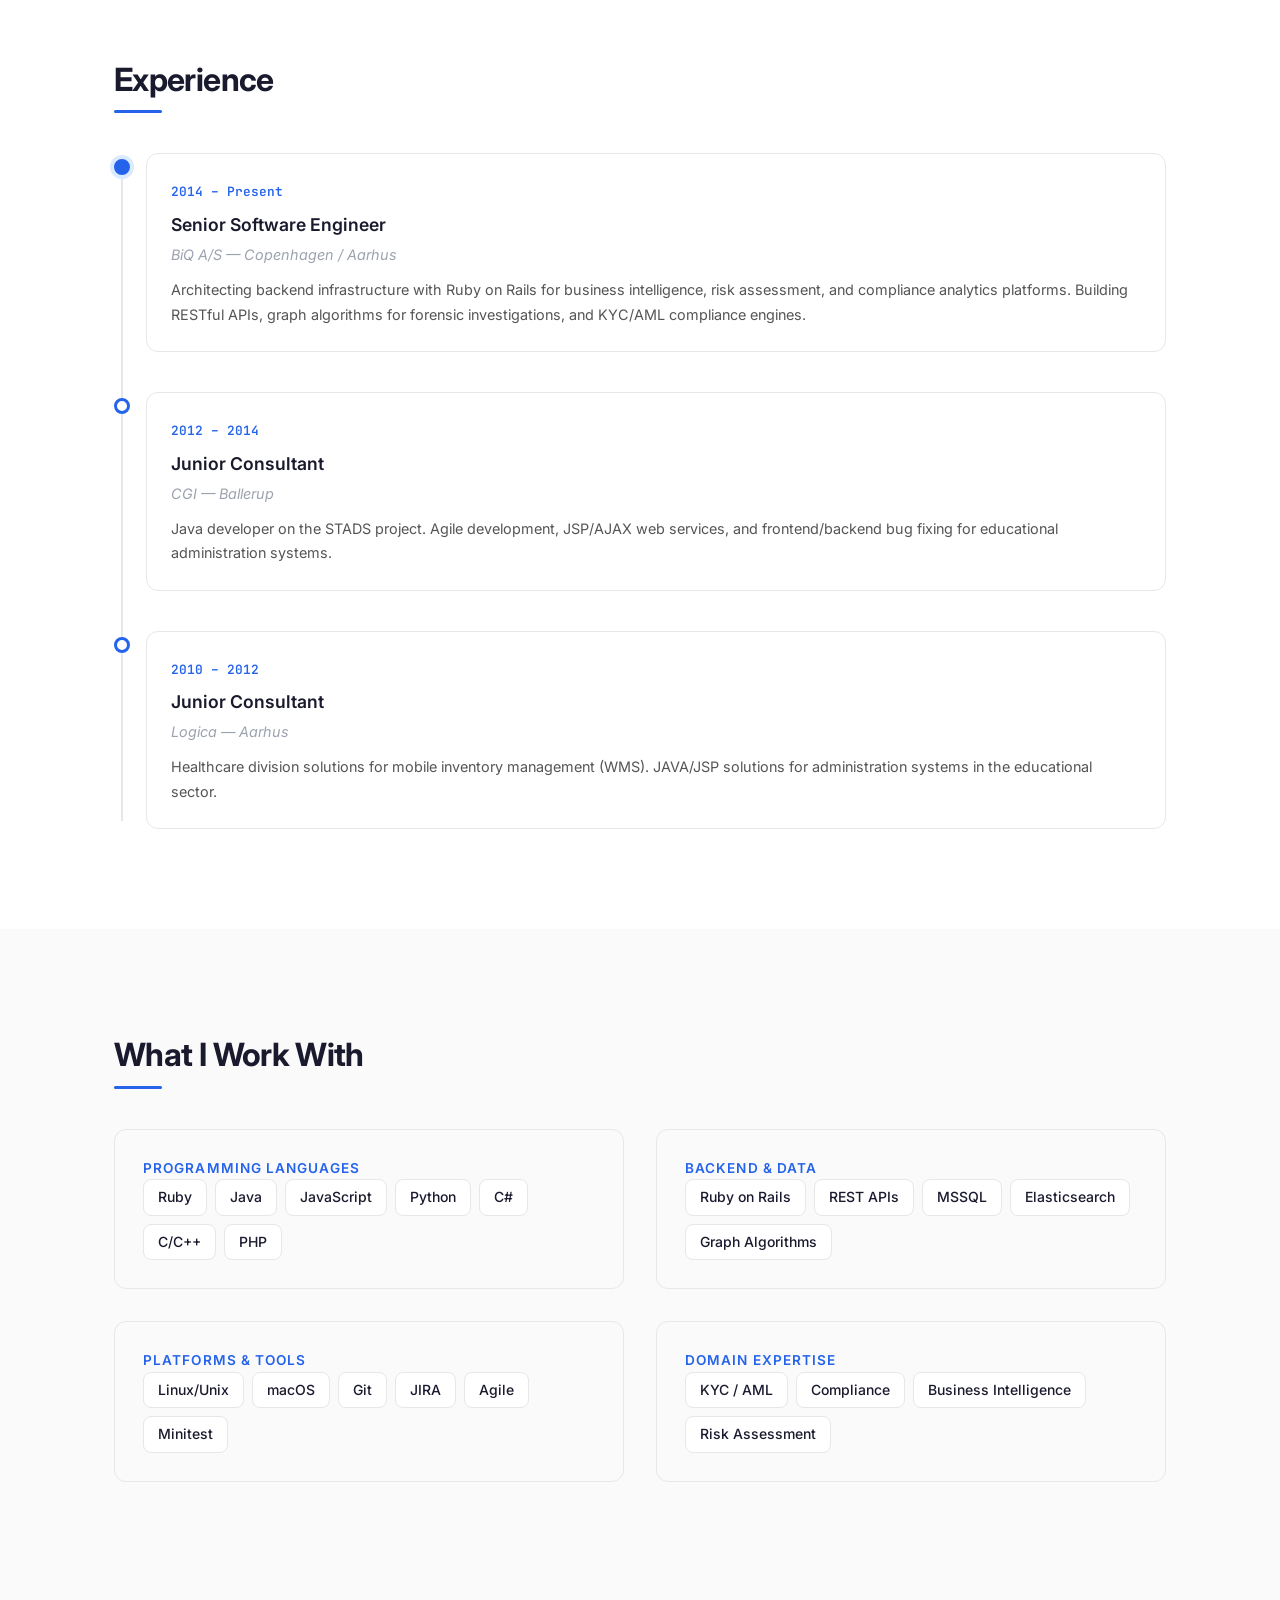
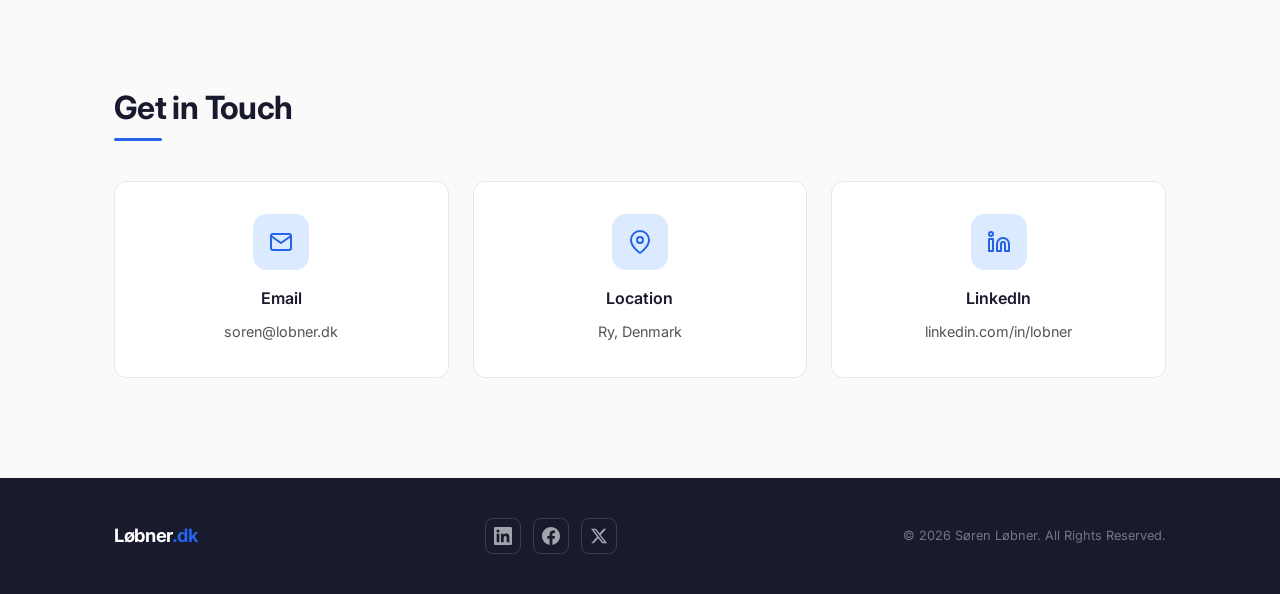
==== commit b60d4902: "Switch positions of hamburger menu and light/dark mode button in navbar Agent-Logs-Url: https://gith" ====
--- a/index.html
+++ b/index.html
@@ -18,14 +18,14 @@
   <nav class="navbar" id="navbar">
     <div class="nav-container">
       <a href="#hero" class="nav-logo">Løbner<span class="accent">.dk</span></a>
+      <button class="theme-toggle" id="themeToggle" aria-label="Toggle dark mode">
+        <svg class="icon-sun" width="18" height="18" viewBox="0 0 24 24" fill="none" stroke="currentColor" stroke-width="2" stroke-linecap="round" stroke-linejoin="round"><circle cx="12" cy="12" r="5"></circle><line x1="12" y1="1" x2="12" y2="3"></line><line x1="12" y1="21" x2="12" y2="23"></line><line x1="4.22" y1="4.22" x2="5.64" y2="5.64"></line><line x1="18.36" y1="18.36" x2="19.78" y2="19.78"></line><line x1="1" y1="12" x2="3" y2="12"></line><line x1="21" y1="12" x2="23" y2="12"></line><line x1="4.22" y1="19.78" x2="5.64" y2="18.36"></line><line x1="18.36" y1="5.64" x2="19.78" y2="4.22"></line></svg>
+        <svg class="icon-moon" width="18" height="18" viewBox="0 0 24 24" fill="none" stroke="currentColor" stroke-width="2" stroke-linecap="round" stroke-linejoin="round"><path d="M21 12.79A9 9 0 1 1 11.21 3 7 7 0 0 0 21 12.79z"></path></svg>
+      </button>
       <button class="nav-toggle" id="navToggle" aria-label="Toggle menu">
         <span></span>
         <span></span>
         <span></span>
-      </button>
-      <button class="theme-toggle" id="themeToggle" aria-label="Toggle dark mode">
-        <svg class="icon-sun" width="18" height="18" viewBox="0 0 24 24" fill="none" stroke="currentColor" stroke-width="2" stroke-linecap="round" stroke-linejoin="round"><circle cx="12" cy="12" r="5"></circle><line x1="12" y1="1" x2="12" y2="3"></line><line x1="12" y1="21" x2="12" y2="23"></line><line x1="4.22" y1="4.22" x2="5.64" y2="5.64"></line><line x1="18.36" y1="18.36" x2="19.78" y2="19.78"></line><line x1="1" y1="12" x2="3" y2="12"></line><line x1="21" y1="12" x2="23" y2="12"></line><line x1="4.22" y1="19.78" x2="5.64" y2="18.36"></line><line x1="18.36" y1="5.64" x2="19.78" y2="4.22"></line></svg>
-        <svg class="icon-moon" width="18" height="18" viewBox="0 0 24 24" fill="none" stroke="currentColor" stroke-width="2" stroke-linecap="round" stroke-linejoin="round"><path d="M21 12.79A9 9 0 1 1 11.21 3 7 7 0 0 0 21 12.79z"></path></svg>
       </button>
       <ul class="nav-links" id="navLinks">
         <li><a href="#about">About</a></li>
@@ -154,14 +154,9 @@
       <h2 class="section-title">What I Work With</h2>
       <div class="skills-grid">
         <div class="skill-category">
-          <div class="skill-category-header">
-            <span class="skill-category-icon">
-              <svg width="18" height="18" viewBox="0 0 24 24" fill="none" stroke="currentColor" stroke-width="2" stroke-linecap="round" stroke-linejoin="round"><polyline points="16 18 22 12 16 6"></polyline><polyline points="8 6 2 12 8 18"></polyline></svg>
-            </span>
-            <h3>Programming Languages</h3>
-          </div>
-          <div class="skill-tags">
-            <span class="skill-tag skill-tag--primary">Ruby</span>
+          <h3>Programming Languages</h3>
+          <div class="skill-tags">
+            <span class="skill-tag">Ruby</span>
             <span class="skill-tag">Java</span>
             <span class="skill-tag">JavaScript</span>
             <span class="skill-tag">Python</span>
@@ -171,14 +166,9 @@
           </div>
         </div>
         <div class="skill-category">
-          <div class="skill-category-header">
-            <span class="skill-category-icon">
-              <svg width="18" height="18" viewBox="0 0 24 24" fill="none" stroke="currentColor" stroke-width="2" stroke-linecap="round" stroke-linejoin="round"><ellipse cx="12" cy="5" rx="9" ry="3"></ellipse><path d="M21 12c0 1.66-4 3-9 3s-9-1.34-9-3"></path><path d="M3 5v14c0 1.66 4 3 9 3s9-1.34 9-3V5"></path></svg>
-            </span>
-            <h3>Backend &amp; Data</h3>
-          </div>
-          <div class="skill-tags">
-            <span class="skill-tag skill-tag--primary">Ruby on Rails</span>
+          <h3>Backend &amp; Data</h3>
+          <div class="skill-tags">
+            <span class="skill-tag">Ruby on Rails</span>
             <span class="skill-tag">REST APIs</span>
             <span class="skill-tag">MSSQL</span>
             <span class="skill-tag">Elasticsearch</span>
@@ -186,12 +176,7 @@
           </div>
         </div>
         <div class="skill-category">
-          <div class="skill-category-header">
-            <span class="skill-category-icon">
-              <svg width="18" height="18" viewBox="0 0 24 24" fill="none" stroke="currentColor" stroke-width="2" stroke-linecap="round" stroke-linejoin="round"><rect x="2" y="3" width="20" height="14" rx="2" ry="2"></rect><line x1="8" y1="21" x2="16" y2="21"></line><line x1="12" y1="17" x2="12" y2="21"></line></svg>
-            </span>
-            <h3>Platforms &amp; Tools</h3>
-          </div>
+          <h3>Platforms &amp; Tools</h3>
           <div class="skill-tags">
             <span class="skill-tag">Linux/Unix</span>
             <span class="skill-tag">macOS</span>
@@ -202,12 +187,7 @@
           </div>
         </div>
         <div class="skill-category">
-          <div class="skill-category-header">
-            <span class="skill-category-icon">
-              <svg width="18" height="18" viewBox="0 0 24 24" fill="none" stroke="currentColor" stroke-width="2" stroke-linecap="round" stroke-linejoin="round"><path d="M12 22s8-4 8-10V5l-8-3-8 3v7c0 6 8 10 8 10z"></path></svg>
-            </span>
-            <h3>Domain Expertise</h3>
-          </div>
+          <h3>Domain Expertise</h3>
           <div class="skill-tags">
             <span class="skill-tag">KYC / AML</span>
             <span class="skill-tag">Compliance</span>
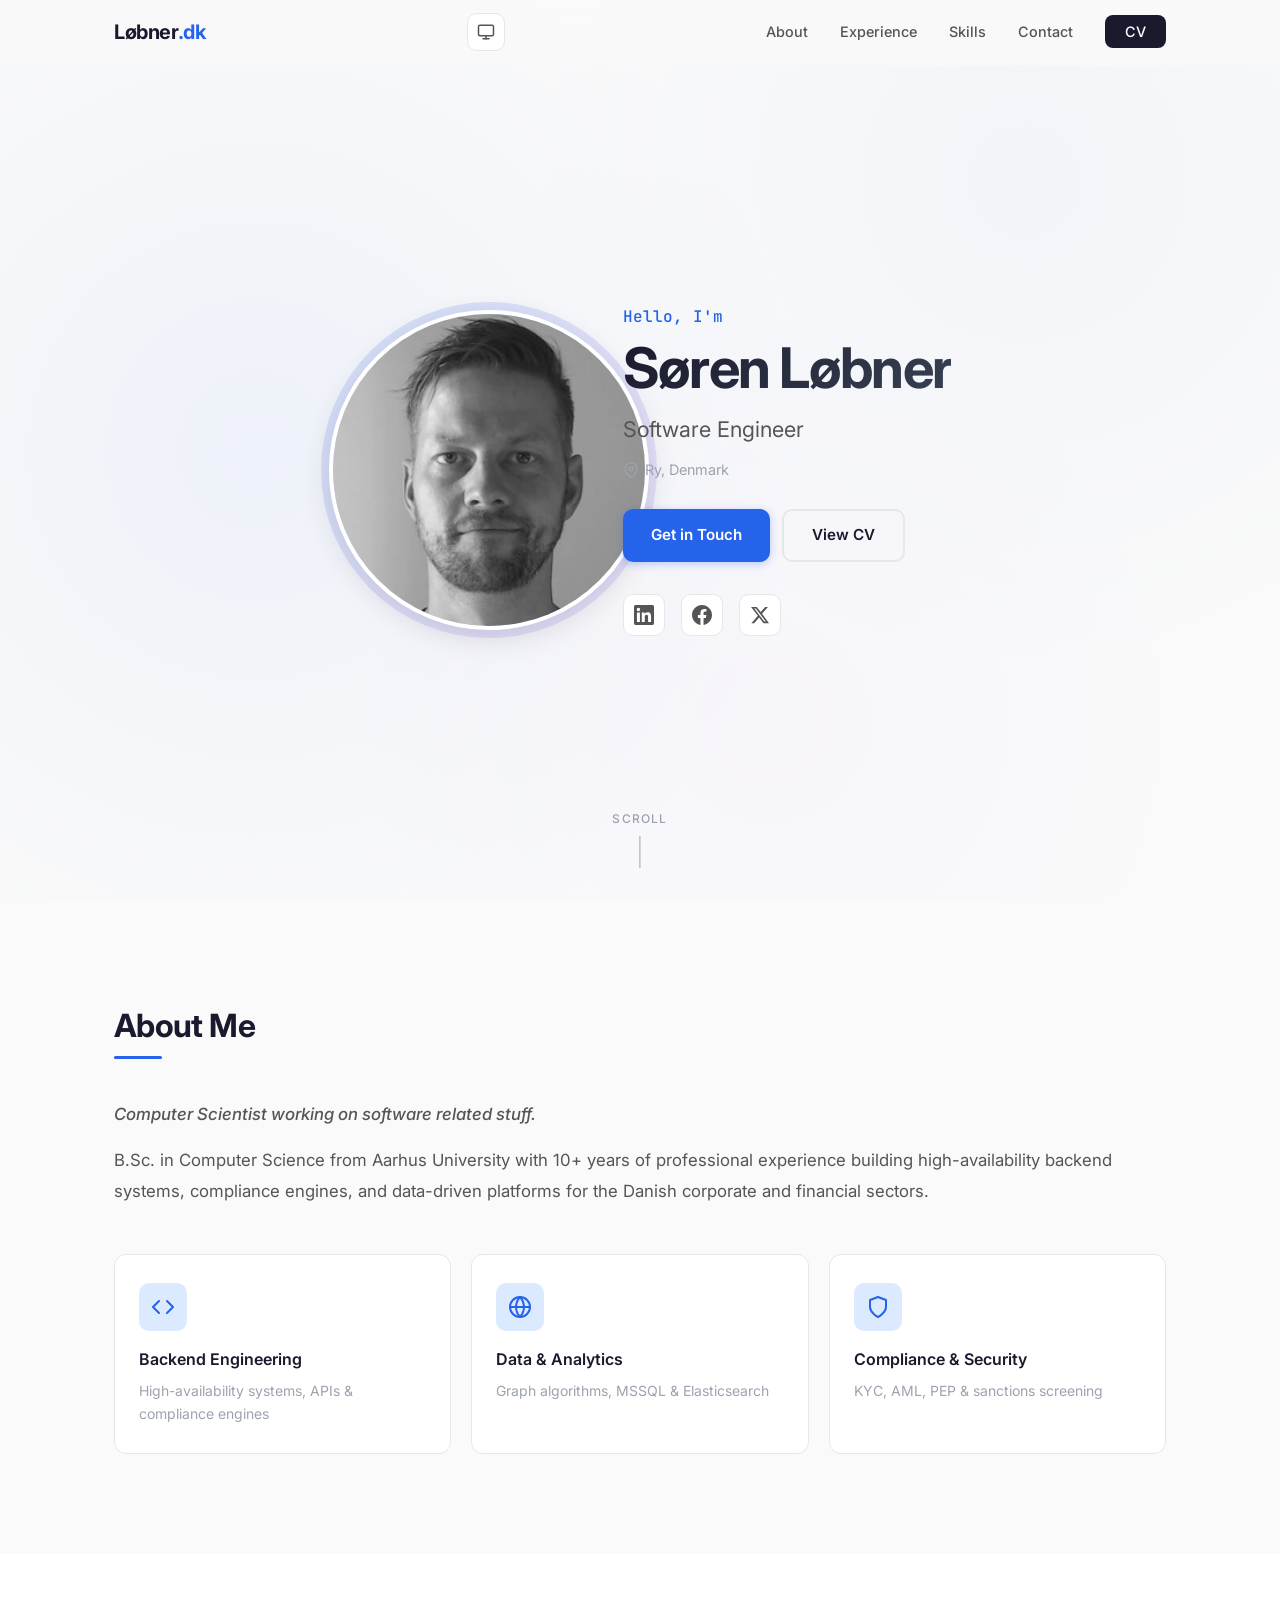
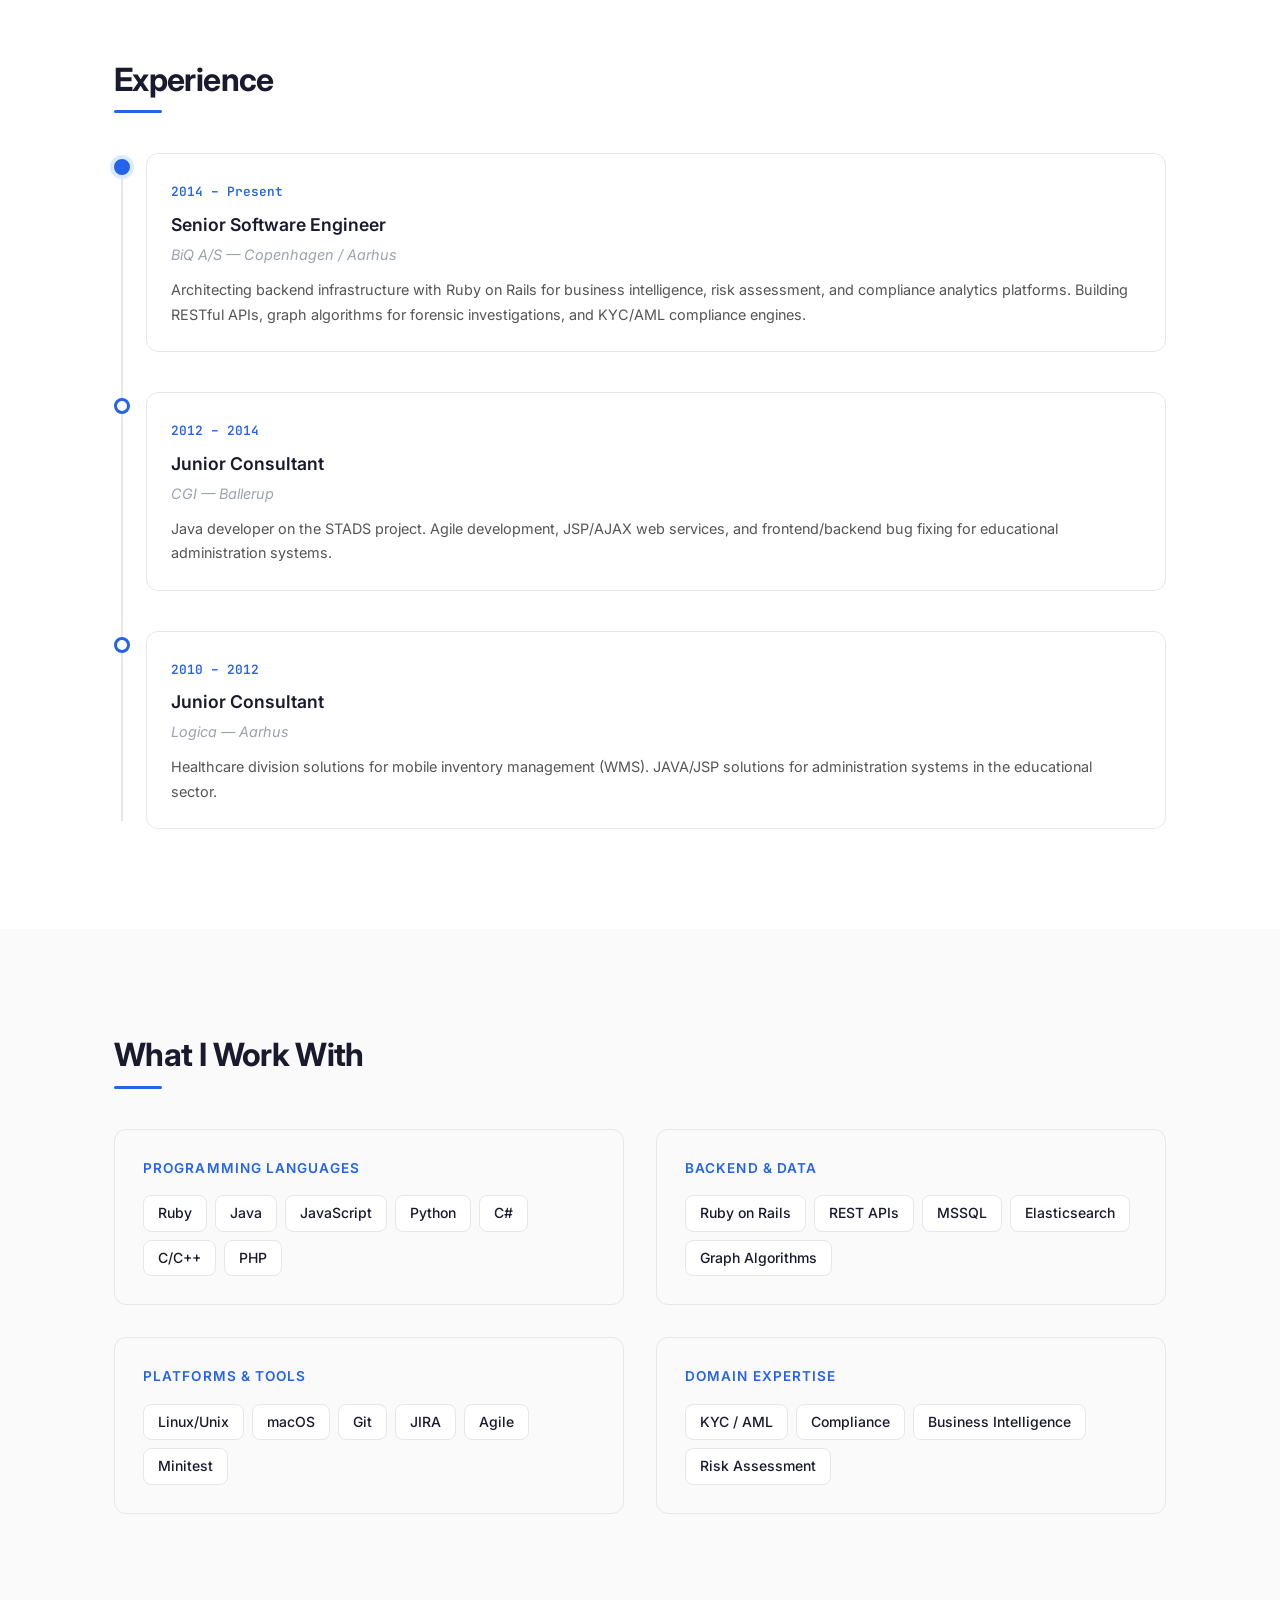
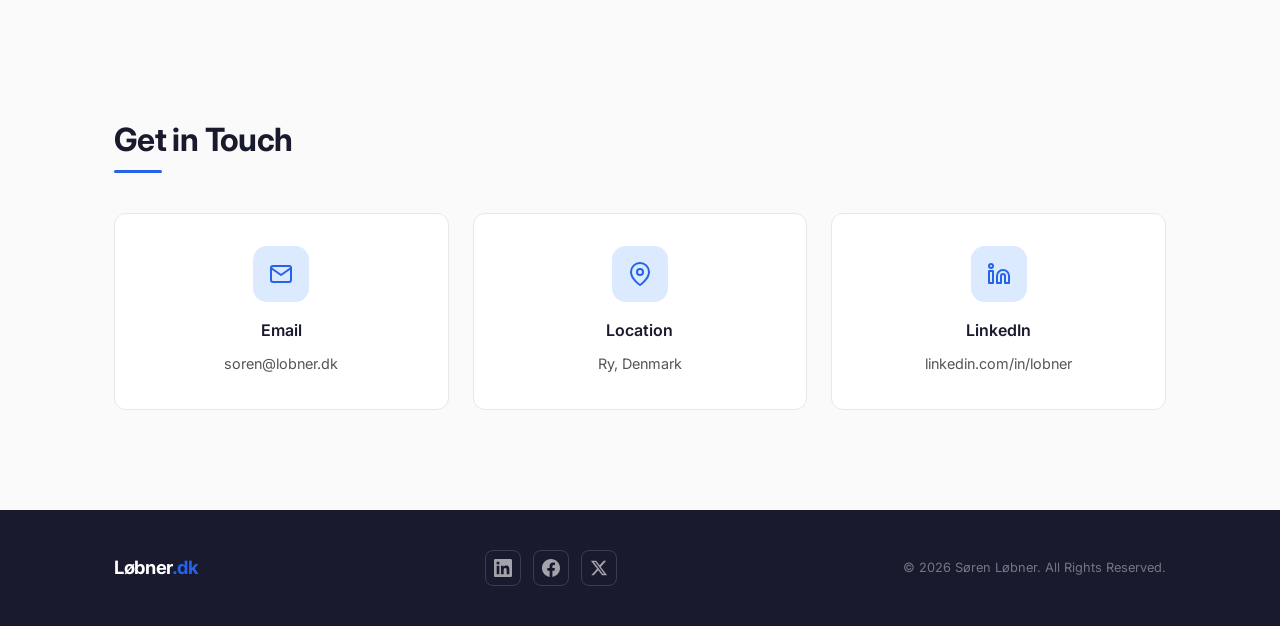
==== commit c94b37b7: "feat: add System option to the theme switcher The theme button had two states, light and dark. It no" ====
--- a/index.html
+++ b/index.html
@@ -18,9 +18,10 @@
   <nav class="navbar" id="navbar">
     <div class="nav-container">
       <a href="#hero" class="nav-logo">Løbner<span class="accent">.dk</span></a>
-      <button class="theme-toggle" id="themeToggle" aria-label="Toggle dark mode">
+      <button class="theme-toggle" id="themeToggle" aria-label="Change theme">
         <svg class="icon-sun" width="18" height="18" viewBox="0 0 24 24" fill="none" stroke="currentColor" stroke-width="2" stroke-linecap="round" stroke-linejoin="round"><circle cx="12" cy="12" r="5"></circle><line x1="12" y1="1" x2="12" y2="3"></line><line x1="12" y1="21" x2="12" y2="23"></line><line x1="4.22" y1="4.22" x2="5.64" y2="5.64"></line><line x1="18.36" y1="18.36" x2="19.78" y2="19.78"></line><line x1="1" y1="12" x2="3" y2="12"></line><line x1="21" y1="12" x2="23" y2="12"></line><line x1="4.22" y1="19.78" x2="5.64" y2="18.36"></line><line x1="18.36" y1="5.64" x2="19.78" y2="4.22"></line></svg>
         <svg class="icon-moon" width="18" height="18" viewBox="0 0 24 24" fill="none" stroke="currentColor" stroke-width="2" stroke-linecap="round" stroke-linejoin="round"><path d="M21 12.79A9 9 0 1 1 11.21 3 7 7 0 0 0 21 12.79z"></path></svg>
+        <svg class="icon-system" width="18" height="18" viewBox="0 0 24 24" fill="none" stroke="currentColor" stroke-width="2" stroke-linecap="round" stroke-linejoin="round"><rect x="2" y="3" width="20" height="14" rx="2" ry="2"></rect><line x1="8" y1="21" x2="16" y2="21"></line><line x1="12" y1="17" x2="12" y2="21"></line></svg>
       </button>
       <button class="nav-toggle" id="navToggle" aria-label="Toggle menu">
         <span></span>
--- a/style.css
+++ b/style.css
@@ -191,11 +191,12 @@
   border-color: var(--color-accent);
 }
 
-.icon-sun { display: none; }
-.icon-moon { display: block; }
-
-[data-theme="dark"] .icon-sun { display: block; }
-[data-theme="dark"] .icon-moon { display: none; }
+/* Show the icon for the current theme preference */
+.theme-toggle svg { display: none; }
+
+[data-theme-pref="light"] .icon-sun,
+[data-theme-pref="dark"] .icon-moon,
+[data-theme-pref="system"] .icon-system { display: block; }
 
 .nav-toggle {
   display: none;
@@ -632,32 +633,13 @@
   transform: translateY(-2px);
 }
 
-.skill-category-header {
-  display: flex;
-  align-items: center;
-  gap: 10px;
-  margin-bottom: 16px;
-}
-
-.skill-category-icon {
-  display: flex;
-  align-items: center;
-  justify-content: center;
-  width: 32px;
-  height: 32px;
-  border-radius: 8px;
-  background: var(--color-accent-light);
-  color: var(--color-accent);
-  flex-shrink: 0;
-}
-
 .skill-category h3 {
   font-size: 0.85rem;
   font-weight: 600;
   text-transform: uppercase;
   letter-spacing: 0.08em;
   color: var(--color-accent);
-  margin-bottom: 0;
+  margin-bottom: 16px;
 }
 
 .skill-tags {
@@ -678,20 +660,10 @@
   transition: all var(--transition);
 }
 
-.skill-tag:hover,
-.skill-tag--primary {
+.skill-tag:hover {
   border-color: var(--color-accent);
   color: var(--color-accent);
   background: var(--color-accent-light);
-}
-
-.skill-tag--primary {
-  font-weight: 600;
-}
-
-.skill-tag--primary:hover {
-  background: var(--color-accent);
-  color: var(--color-surface);
 }
 
 /* ===== Contact ===== */
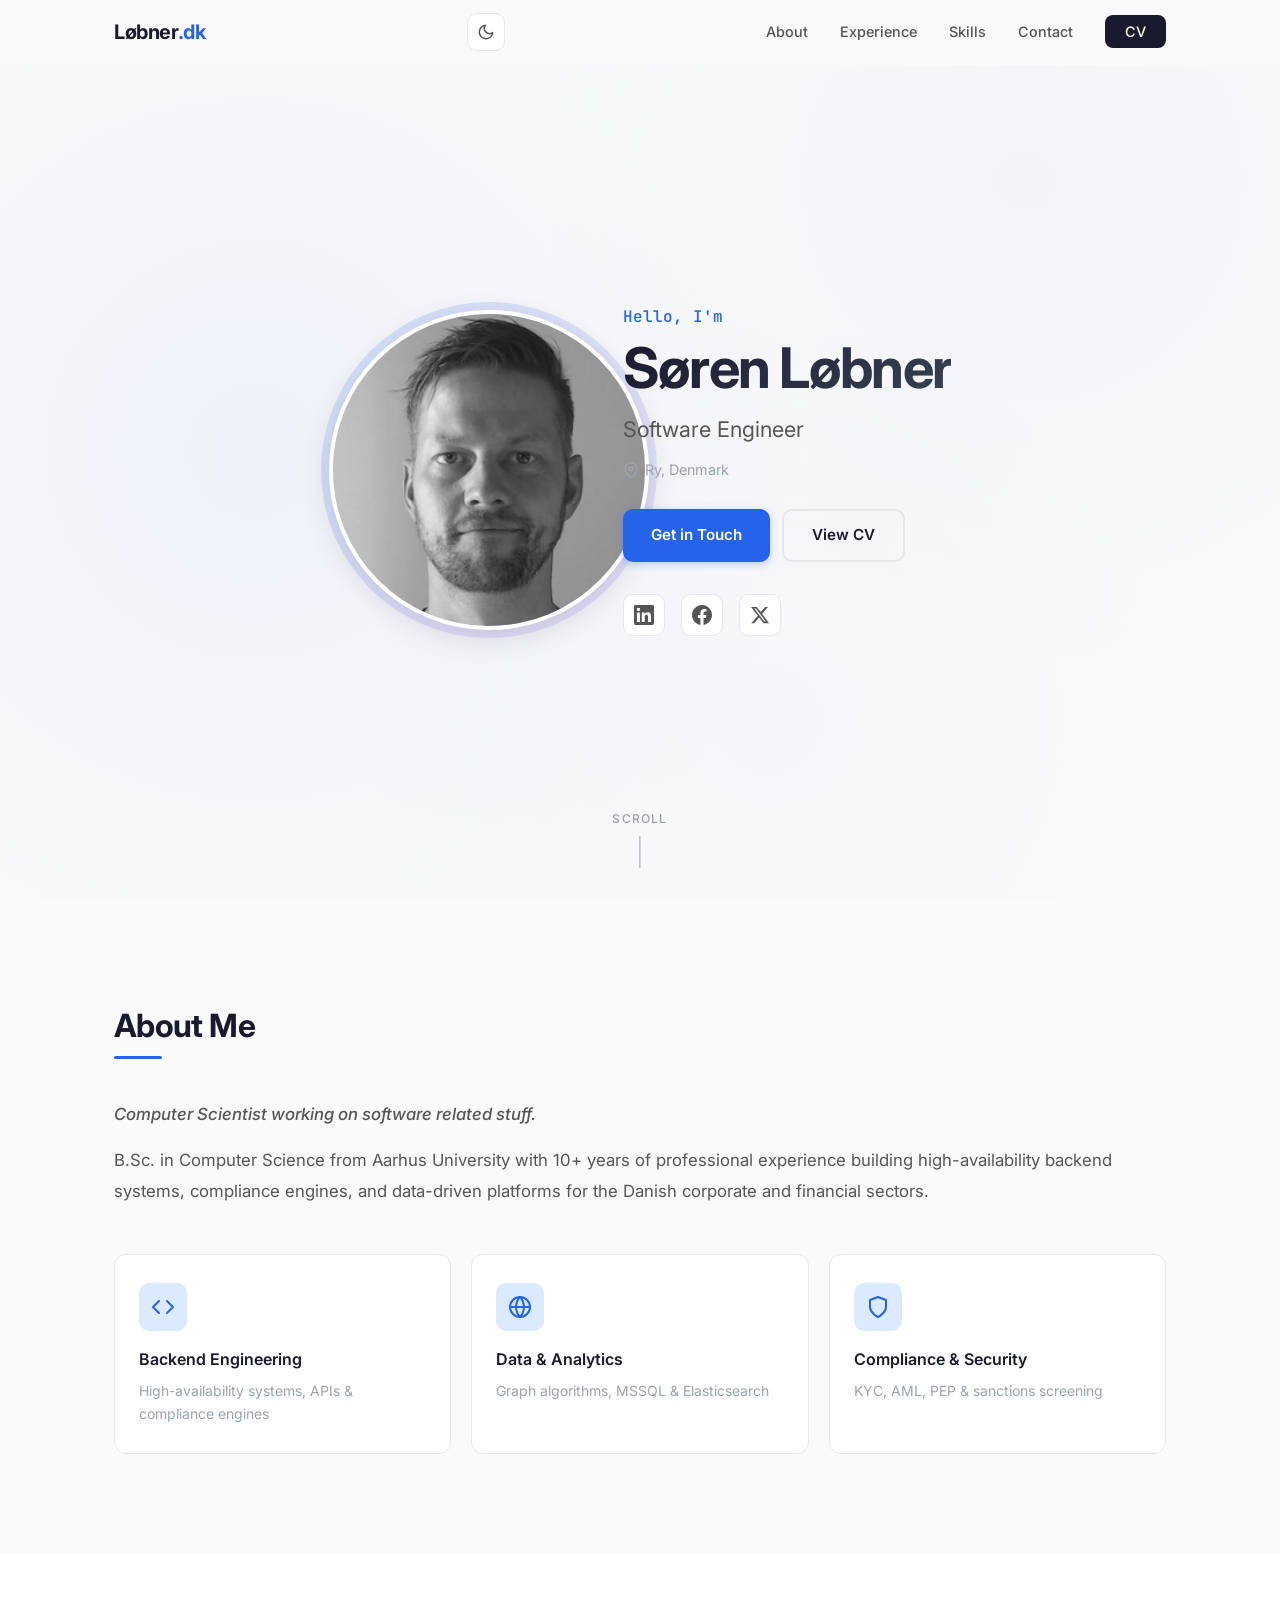
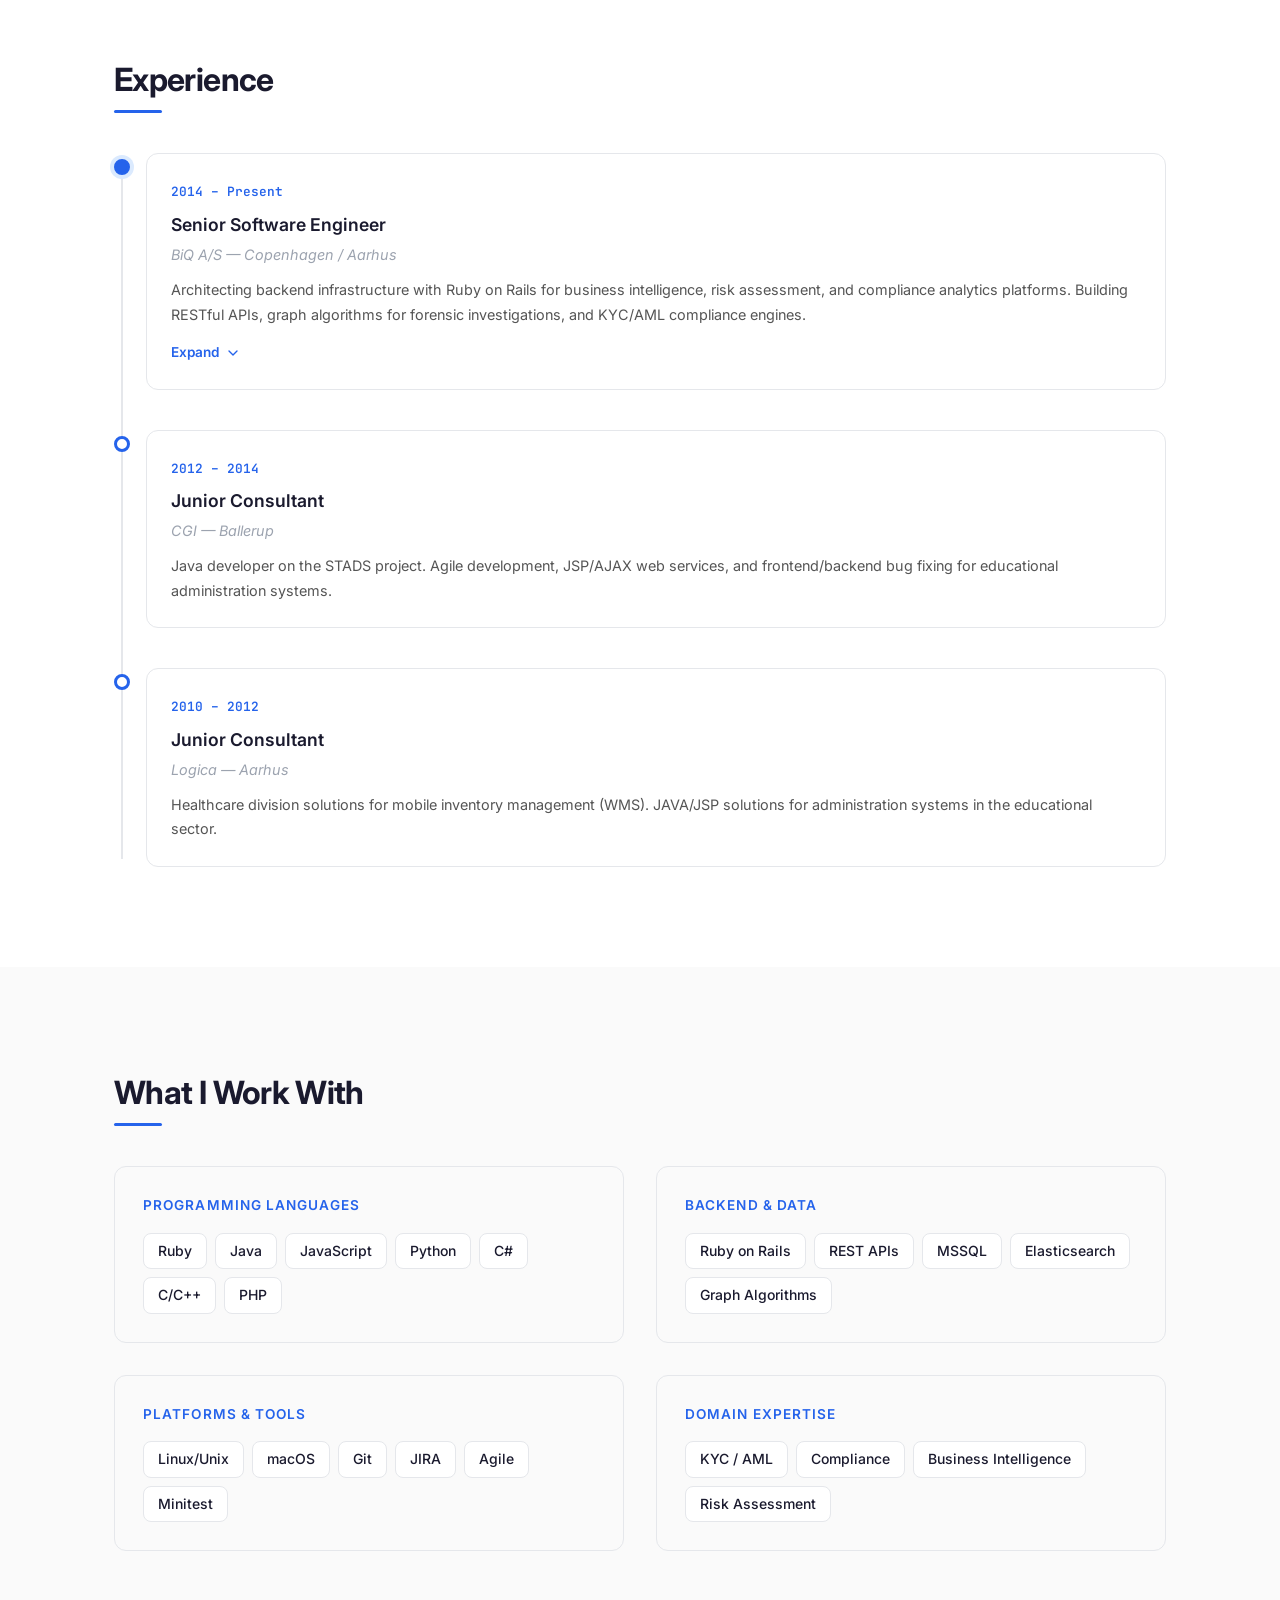
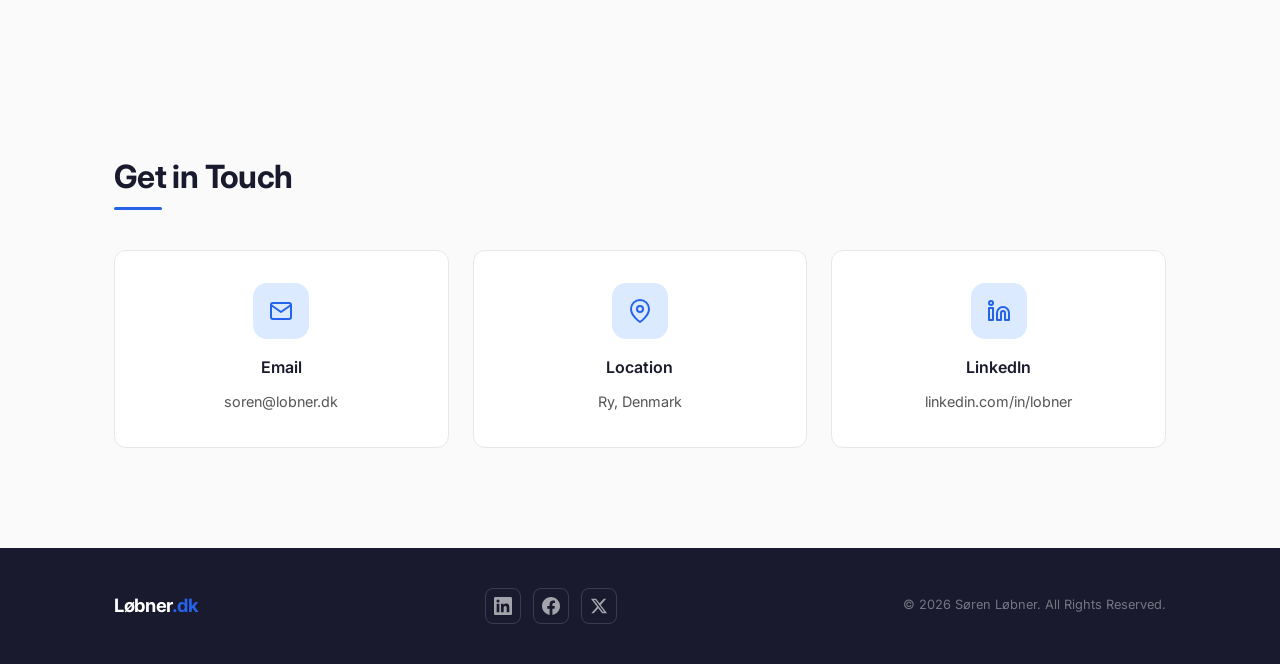
==== commit f2aee23a: "feat: add expandable CV details to the BiQ timeline entry The "2014 - Present" entry now has an "Exp" ====
--- a/index.html
+++ b/index.html
@@ -18,10 +18,9 @@
   <nav class="navbar" id="navbar">
     <div class="nav-container">
       <a href="#hero" class="nav-logo">Løbner<span class="accent">.dk</span></a>
-      <button class="theme-toggle" id="themeToggle" aria-label="Change theme">
+      <button class="theme-toggle" id="themeToggle" aria-label="Toggle dark mode">
         <svg class="icon-sun" width="18" height="18" viewBox="0 0 24 24" fill="none" stroke="currentColor" stroke-width="2" stroke-linecap="round" stroke-linejoin="round"><circle cx="12" cy="12" r="5"></circle><line x1="12" y1="1" x2="12" y2="3"></line><line x1="12" y1="21" x2="12" y2="23"></line><line x1="4.22" y1="4.22" x2="5.64" y2="5.64"></line><line x1="18.36" y1="18.36" x2="19.78" y2="19.78"></line><line x1="1" y1="12" x2="3" y2="12"></line><line x1="21" y1="12" x2="23" y2="12"></line><line x1="4.22" y1="19.78" x2="5.64" y2="18.36"></line><line x1="18.36" y1="5.64" x2="19.78" y2="4.22"></line></svg>
         <svg class="icon-moon" width="18" height="18" viewBox="0 0 24 24" fill="none" stroke="currentColor" stroke-width="2" stroke-linecap="round" stroke-linejoin="round"><path d="M21 12.79A9 9 0 1 1 11.21 3 7 7 0 0 0 21 12.79z"></path></svg>
-        <svg class="icon-system" width="18" height="18" viewBox="0 0 24 24" fill="none" stroke="currentColor" stroke-width="2" stroke-linecap="round" stroke-linejoin="round"><rect x="2" y="3" width="20" height="14" rx="2" ry="2"></rect><line x1="8" y1="21" x2="16" y2="21"></line><line x1="12" y1="17" x2="12" y2="21"></line></svg>
       </button>
       <button class="nav-toggle" id="navToggle" aria-label="Toggle menu">
         <span></span>
@@ -125,6 +124,21 @@
             <h3>Senior Software Engineer</h3>
             <p class="timeline-company">BiQ A/S &mdash; Copenhagen / Aarhus</p>
             <p class="timeline-desc">Architecting backend infrastructure with Ruby on Rails for business intelligence, risk assessment, and compliance analytics platforms. Building RESTful APIs, graph algorithms for forensic investigations, and KYC/AML compliance engines.</p>
+            <details class="timeline-more">
+              <summary>
+                <span class="timeline-more-label timeline-more-expand">Expand</span>
+                <span class="timeline-more-label timeline-more-collapse">Collapse</span>
+                <svg width="16" height="16" viewBox="0 0 24 24" fill="none" stroke="currentColor" stroke-width="2" stroke-linecap="round" stroke-linejoin="round" aria-hidden="true"><polyline points="6 9 12 15 18 9"></polyline></svg>
+              </summary>
+              <ul class="timeline-details">
+                <li>Architect and maintain high-availability backend infrastructures utilizing Ruby on Rails, delivering advanced business intelligence, risk assessment, and compliance analytics platforms (e.g., BiQ Insight, BiQ Compliance) for the Danish corporate and financial sectors.</li>
+                <li>Engineer highly optimized SQL Server (MSSQL) database architectures to manage massive, multi-temporal datasets, ensuring millisecond-latency retrieval of historical financial statistics, corporate hierarchies, and ultimate beneficial ownership (UBO) registries.</li>
+                <li>Develop strictly regulated Know Your Customer (KYC) and Anti-Money Laundering (AML) compliance engines, enabling automated, real-time screening protocols against global Politically Exposed Persons (PEP) and restrictive sanction lists via BiQ Compliance.</li>
+                <li>Design and deploy robust RESTful APIs (BiQ Integration) for seamless enterprise data ingestion, allowing clients to continuously monitor master data mutations (BiQ Alert) and execute automated fraud-prevention logic within proprietary systems.</li>
+                <li>Construct complex network graph algorithms to systematically link disparate data entities - mapping intricate cross-relationships between companies, board members, and real estate properties to facilitate deep-level forensic investigations.</li>
+                <li>Enforce rigorous code quality and architectural integrity through comprehensive automated testing suites, utilizing Minitest to guarantee fault tolerance and deterministic behavior in critical compliance verification pipelines.</li>
+              </ul>
+            </details>
           </div>
         </div>
         <div class="timeline-item">
--- a/style.css
+++ b/style.css
@@ -191,12 +191,11 @@
   border-color: var(--color-accent);
 }
 
-/* Show the icon for the current theme preference */
-.theme-toggle svg { display: none; }
-
-[data-theme-pref="light"] .icon-sun,
-[data-theme-pref="dark"] .icon-moon,
-[data-theme-pref="system"] .icon-system { display: block; }
+.icon-sun { display: none; }
+.icon-moon { display: block; }
+
+[data-theme="dark"] .icon-sun { display: block; }
+[data-theme="dark"] .icon-moon { display: none; }
 
 .nav-toggle {
   display: none;
@@ -611,6 +610,72 @@
   font-size: 0.9rem;
   color: var(--color-text-secondary);
   line-height: 1.7;
+}
+
+/* Expandable details on a timeline entry */
+.timeline-more {
+  margin-top: 12px;
+}
+
+.timeline-more summary {
+  display: inline-flex;
+  align-items: center;
+  gap: 6px;
+  font-size: 0.85rem;
+  font-weight: 600;
+  color: var(--color-accent);
+  cursor: pointer;
+  list-style: none;
+}
+
+.timeline-more summary::-webkit-details-marker {
+  display: none;
+}
+
+.timeline-more summary svg {
+  transition: transform var(--transition);
+}
+
+.timeline-more[open] summary svg {
+  transform: rotate(180deg);
+}
+
+.timeline-more-collapse,
+.timeline-more[open] .timeline-more-expand {
+  display: none;
+}
+
+.timeline-more[open] .timeline-more-collapse {
+  display: inline;
+}
+
+.timeline-details {
+  margin-top: 12px;
+  padding-left: 20px;
+  font-size: 0.9rem;
+  color: var(--color-text-secondary);
+  line-height: 1.7;
+}
+
+.timeline-details li + li {
+  margin-top: 8px;
+}
+
+/* Animate the open and close where the browser supports it */
+@supports (interpolate-size: allow-keywords) {
+  .timeline-more {
+    interpolate-size: allow-keywords;
+  }
+
+  .timeline-more::details-content {
+    block-size: 0;
+    overflow: hidden;
+    transition: block-size var(--transition), content-visibility var(--transition) allow-discrete;
+  }
+
+  .timeline-more[open]::details-content {
+    block-size: auto;
+  }
 }
 
 /* ===== Skills ===== */
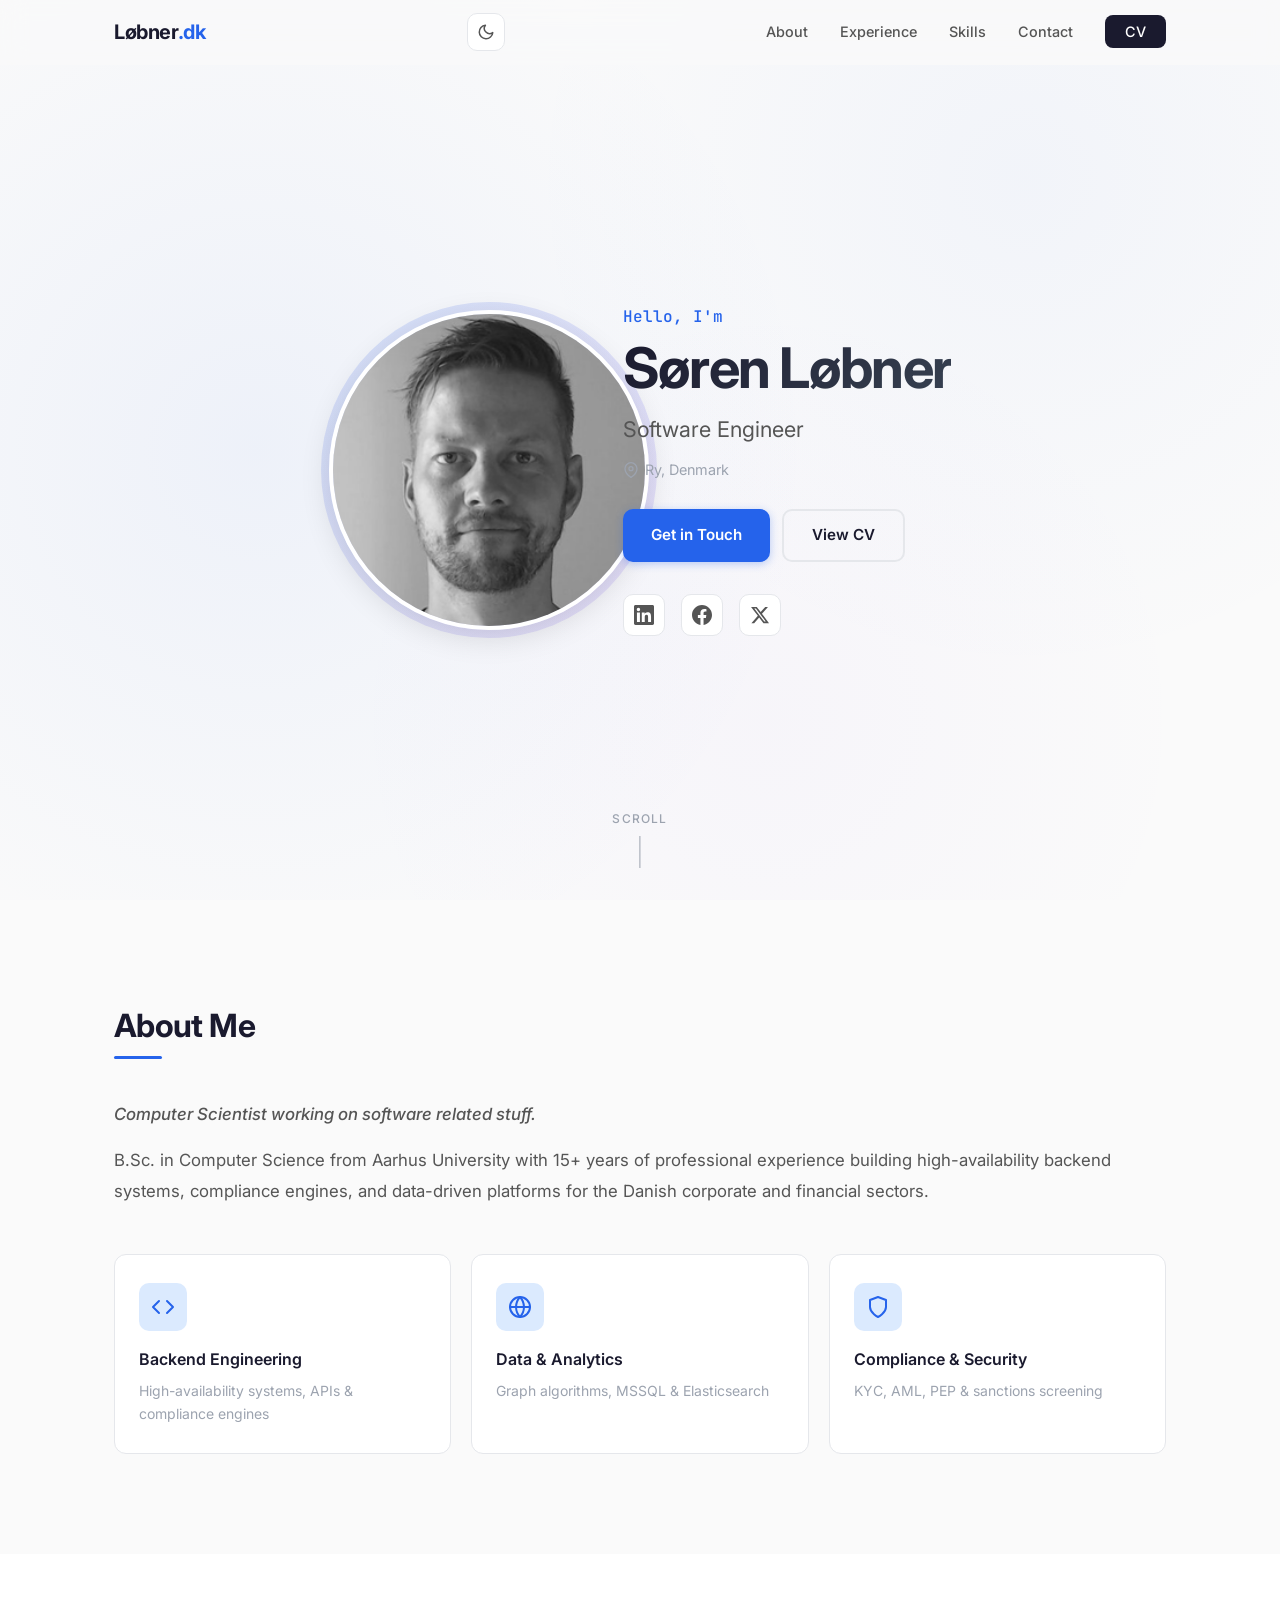
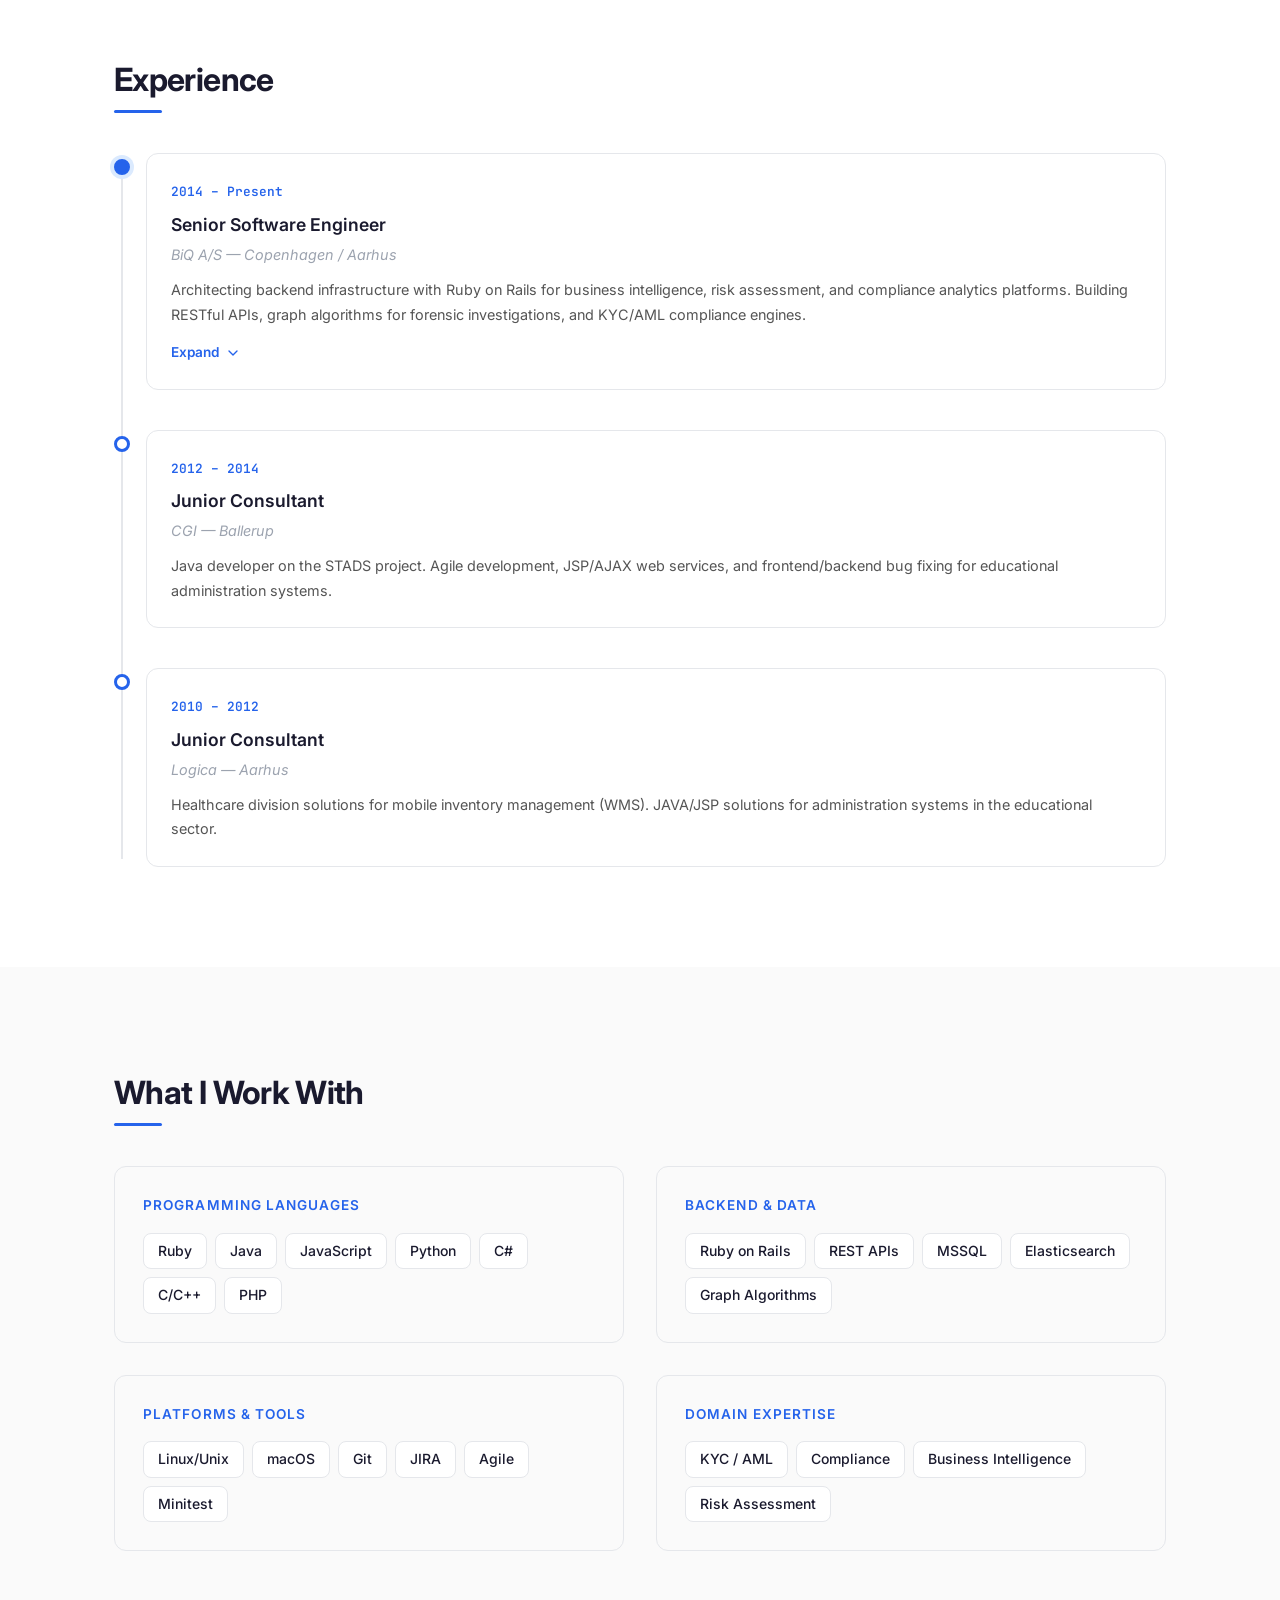
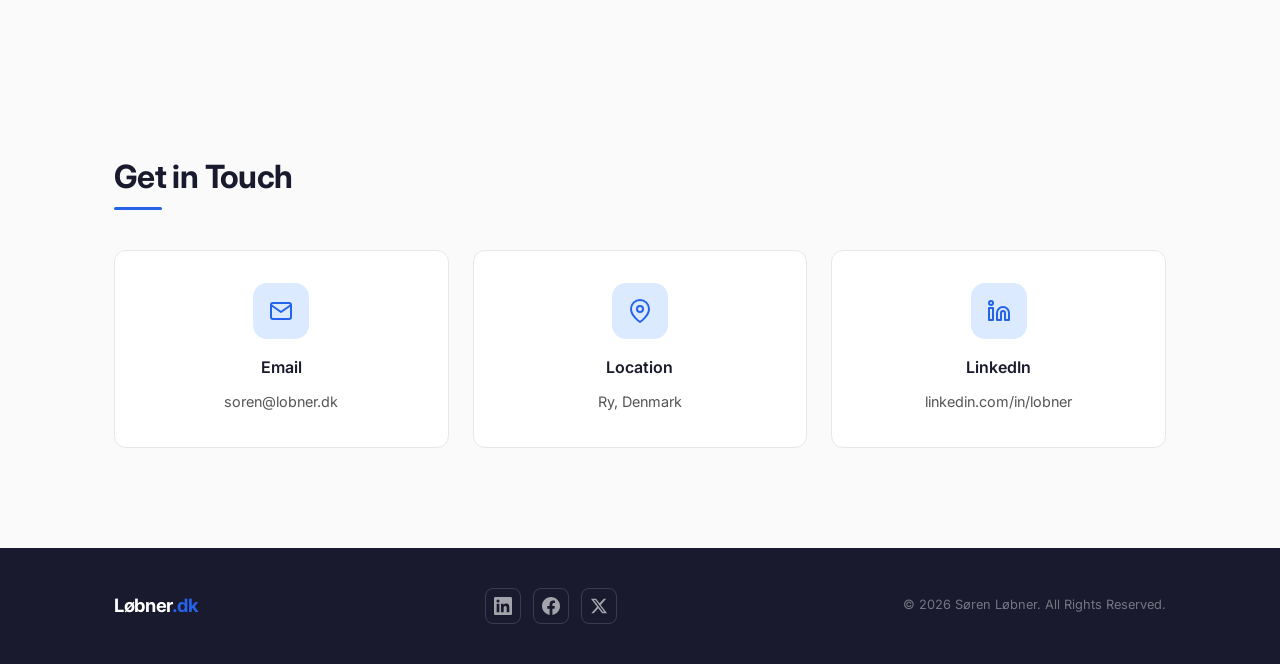
==== commit 6639235a: "fix: update years of experience to 15+ The About text said 10+ years. The first position started in " ====
--- a/index.html
+++ b/index.html
@@ -83,7 +83,7 @@
       <div class="about-content">
         <div class="about-text">
           <p class="about-lead">Computer Scientist working on software related stuff.</p>
-          <p>B.Sc. in Computer Science from Aarhus University with 10+ years of professional experience building high-availability backend systems, compliance engines, and data-driven platforms for the Danish corporate and financial sectors.</p>
+          <p>B.Sc. in Computer Science from Aarhus University with 15+ years of professional experience building high-availability backend systems, compliance engines, and data-driven platforms for the Danish corporate and financial sectors.</p>
         </div>
         <div class="about-stats">
           <div class="stat-card">
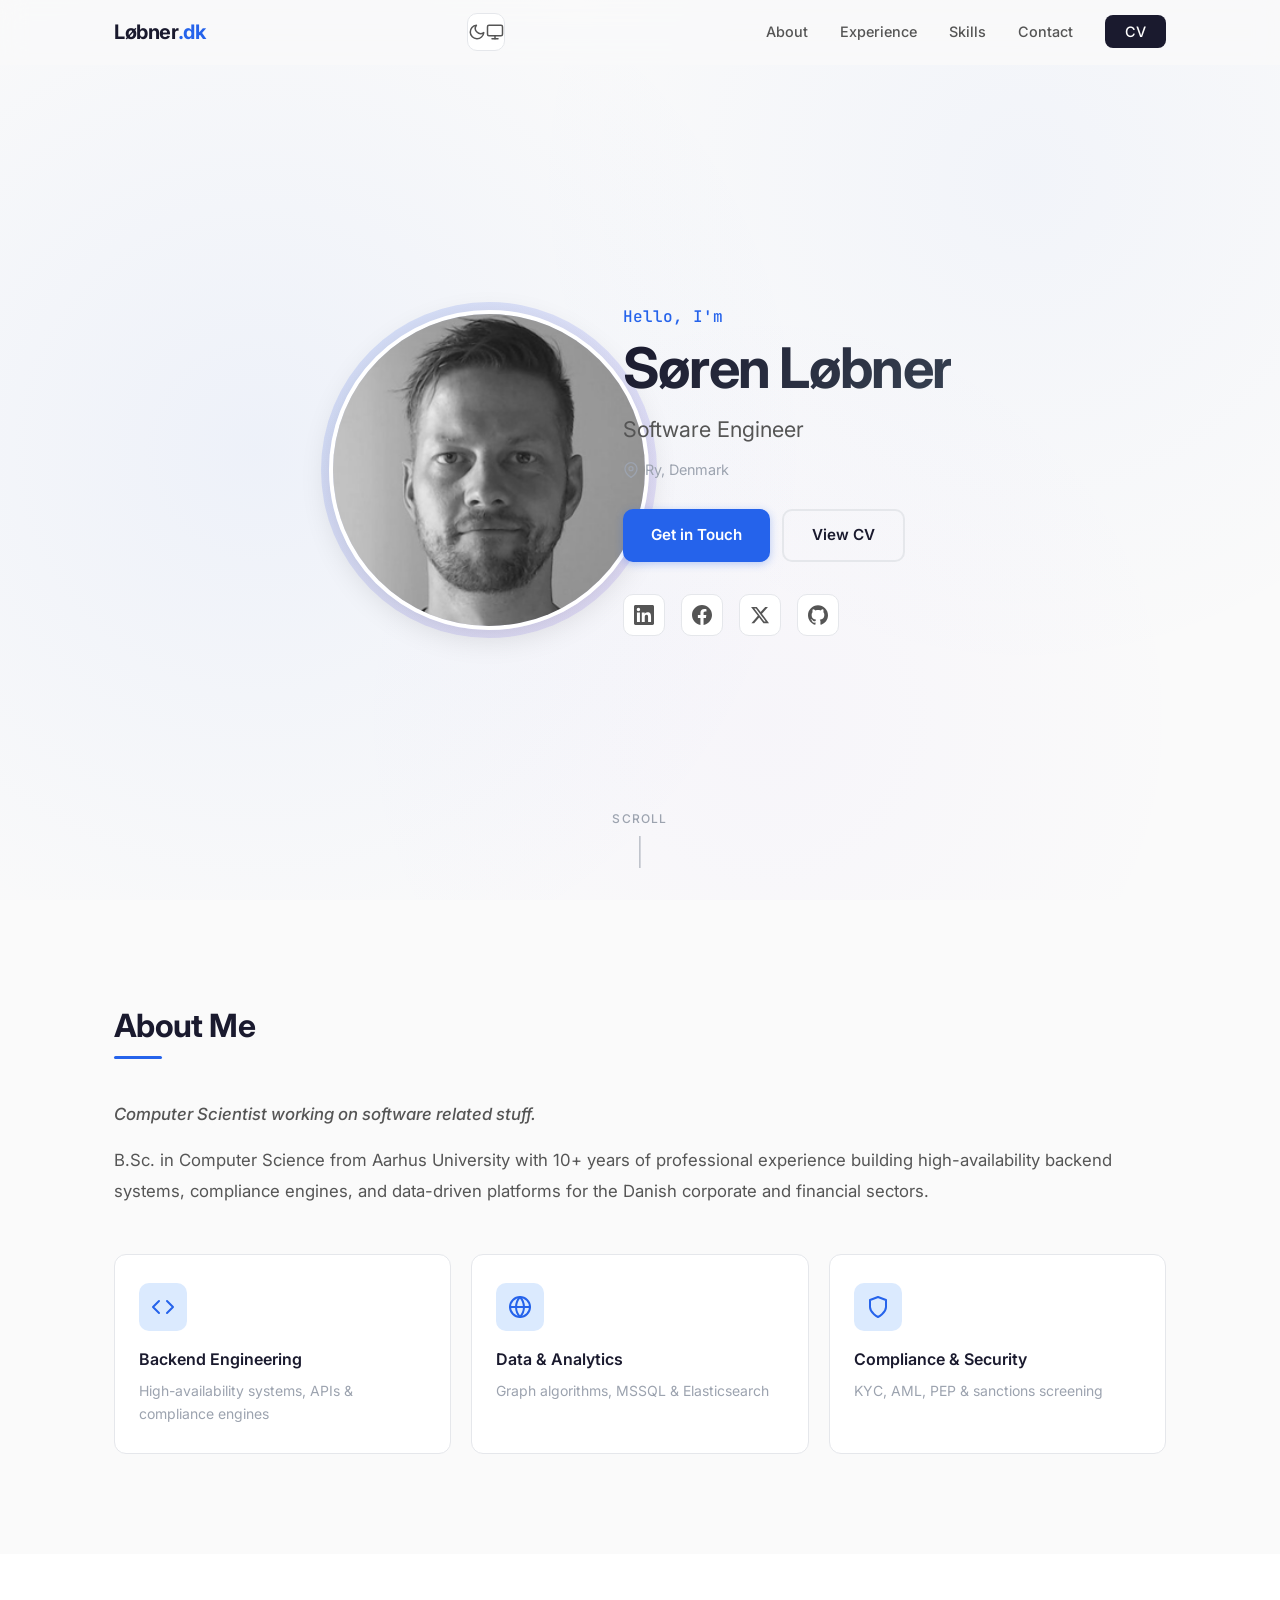
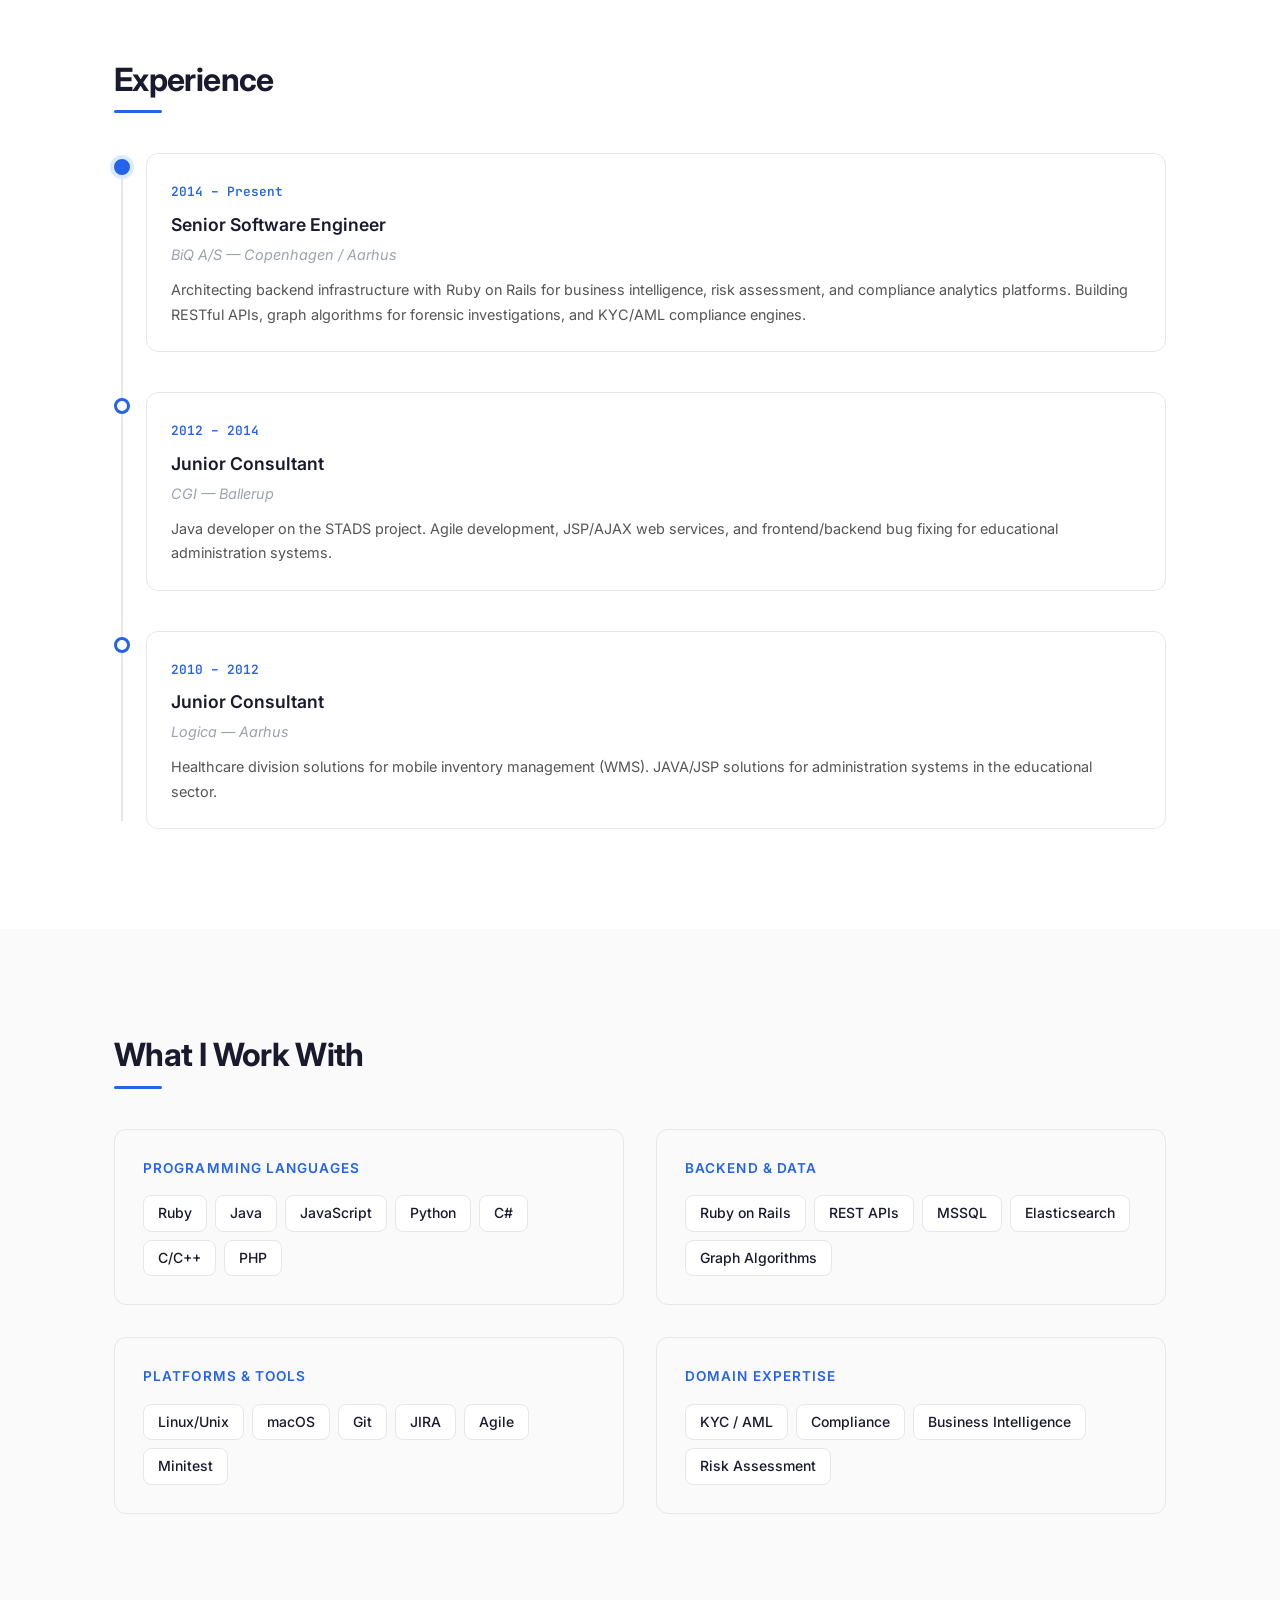
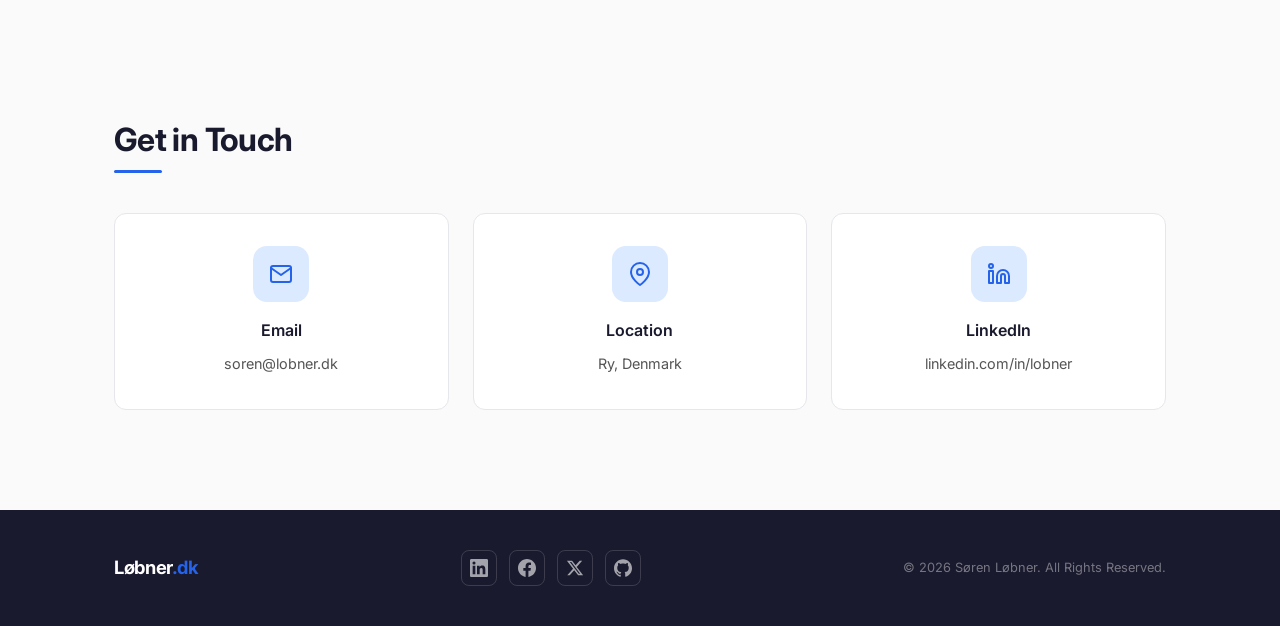
==== commit ae3f1c96: "feat: add a GitHub link next to the other social links Add a link to github.com/lobner after the X i" ====
--- a/index.html
+++ b/index.html
@@ -18,9 +18,10 @@
   <nav class="navbar" id="navbar">
     <div class="nav-container">
       <a href="#hero" class="nav-logo">Løbner<span class="accent">.dk</span></a>
-      <button class="theme-toggle" id="themeToggle" aria-label="Toggle dark mode">
+      <button class="theme-toggle" id="themeToggle" aria-label="Change theme">
         <svg class="icon-sun" width="18" height="18" viewBox="0 0 24 24" fill="none" stroke="currentColor" stroke-width="2" stroke-linecap="round" stroke-linejoin="round"><circle cx="12" cy="12" r="5"></circle><line x1="12" y1="1" x2="12" y2="3"></line><line x1="12" y1="21" x2="12" y2="23"></line><line x1="4.22" y1="4.22" x2="5.64" y2="5.64"></line><line x1="18.36" y1="18.36" x2="19.78" y2="19.78"></line><line x1="1" y1="12" x2="3" y2="12"></line><line x1="21" y1="12" x2="23" y2="12"></line><line x1="4.22" y1="19.78" x2="5.64" y2="18.36"></line><line x1="18.36" y1="5.64" x2="19.78" y2="4.22"></line></svg>
         <svg class="icon-moon" width="18" height="18" viewBox="0 0 24 24" fill="none" stroke="currentColor" stroke-width="2" stroke-linecap="round" stroke-linejoin="round"><path d="M21 12.79A9 9 0 1 1 11.21 3 7 7 0 0 0 21 12.79z"></path></svg>
+        <svg class="icon-system" width="18" height="18" viewBox="0 0 24 24" fill="none" stroke="currentColor" stroke-width="2" stroke-linecap="round" stroke-linejoin="round"><rect x="2" y="3" width="20" height="14" rx="2" ry="2"></rect><line x1="8" y1="21" x2="16" y2="21"></line><line x1="12" y1="17" x2="12" y2="21"></line></svg>
       </button>
       <button class="nav-toggle" id="navToggle" aria-label="Toggle menu">
         <span></span>
@@ -67,6 +68,9 @@
           <a href="https://twitter.com/lobner" target="_blank" rel="noopener" aria-label="X / Twitter">
             <svg width="20" height="20" viewBox="0 0 24 24" fill="currentColor"><path d="M18.244 2.25h3.308l-7.227 8.26 8.502 11.24H16.17l-5.214-6.817L4.99 21.75H1.68l7.73-8.835L1.254 2.25H8.08l4.713 6.231zm-1.161 17.52h1.833L7.084 4.126H5.117z"/></svg>
           </a>
+          <a href="https://github.com/lobner" target="_blank" rel="noopener" aria-label="GitHub">
+            <svg width="20" height="20" viewBox="0 0 24 24" fill="currentColor"><path d="M12 .297c-6.63 0-12 5.373-12 12 0 5.303 3.438 9.8 8.205 11.385.6.113.82-.258.82-.577 0-.285-.01-1.04-.015-2.04-3.338.724-4.042-1.61-4.042-1.61C4.422 18.07 3.633 17.7 3.633 17.7c-1.087-.744.084-.729.084-.729 1.205.084 1.838 1.236 1.838 1.236 1.07 1.835 2.809 1.305 3.495.998.108-.776.417-1.305.76-1.605-2.665-.3-5.466-1.332-5.466-5.93 0-1.31.465-2.38 1.235-3.22-.135-.303-.54-1.523.105-3.176 0 0 1.005-.322 3.3 1.23.96-.267 1.98-.399 3-.405 1.02.006 2.04.138 3 .405 2.28-1.552 3.285-1.23 3.285-1.23.645 1.653.24 2.873.12 3.176.765.84 1.23 1.91 1.23 3.22 0 4.61-2.805 5.625-5.475 5.92.42.36.81 1.096.81 2.22 0 1.606-.015 2.896-.015 3.286 0 .315.21.69.825.57C20.565 22.092 24 17.592 24 12.297c0-6.627-5.373-12-12-12"/></svg>
+          </a>
         </div>
       </div>
     </div>
@@ -83,7 +87,7 @@
       <div class="about-content">
         <div class="about-text">
           <p class="about-lead">Computer Scientist working on software related stuff.</p>
-          <p>B.Sc. in Computer Science from Aarhus University with 15+ years of professional experience building high-availability backend systems, compliance engines, and data-driven platforms for the Danish corporate and financial sectors.</p>
+          <p>B.Sc. in Computer Science from Aarhus University with 10+ years of professional experience building high-availability backend systems, compliance engines, and data-driven platforms for the Danish corporate and financial sectors.</p>
         </div>
         <div class="about-stats">
           <div class="stat-card">
@@ -124,21 +128,6 @@
             <h3>Senior Software Engineer</h3>
             <p class="timeline-company">BiQ A/S &mdash; Copenhagen / Aarhus</p>
             <p class="timeline-desc">Architecting backend infrastructure with Ruby on Rails for business intelligence, risk assessment, and compliance analytics platforms. Building RESTful APIs, graph algorithms for forensic investigations, and KYC/AML compliance engines.</p>
-            <details class="timeline-more">
-              <summary>
-                <span class="timeline-more-label timeline-more-expand">Expand</span>
-                <span class="timeline-more-label timeline-more-collapse">Collapse</span>
-                <svg width="16" height="16" viewBox="0 0 24 24" fill="none" stroke="currentColor" stroke-width="2" stroke-linecap="round" stroke-linejoin="round" aria-hidden="true"><polyline points="6 9 12 15 18 9"></polyline></svg>
-              </summary>
-              <ul class="timeline-details">
-                <li>Architect and maintain high-availability backend infrastructures utilizing Ruby on Rails, delivering advanced business intelligence, risk assessment, and compliance analytics platforms (e.g., BiQ Insight, BiQ Compliance) for the Danish corporate and financial sectors.</li>
-                <li>Engineer highly optimized SQL Server (MSSQL) database architectures to manage massive, multi-temporal datasets, ensuring millisecond-latency retrieval of historical financial statistics, corporate hierarchies, and ultimate beneficial ownership (UBO) registries.</li>
-                <li>Develop strictly regulated Know Your Customer (KYC) and Anti-Money Laundering (AML) compliance engines, enabling automated, real-time screening protocols against global Politically Exposed Persons (PEP) and restrictive sanction lists via BiQ Compliance.</li>
-                <li>Design and deploy robust RESTful APIs (BiQ Integration) for seamless enterprise data ingestion, allowing clients to continuously monitor master data mutations (BiQ Alert) and execute automated fraud-prevention logic within proprietary systems.</li>
-                <li>Construct complex network graph algorithms to systematically link disparate data entities - mapping intricate cross-relationships between companies, board members, and real estate properties to facilitate deep-level forensic investigations.</li>
-                <li>Enforce rigorous code quality and architectural integrity through comprehensive automated testing suites, utilizing Minitest to guarantee fault tolerance and deterministic behavior in critical compliance verification pipelines.</li>
-              </ul>
-            </details>
           </div>
         </div>
         <div class="timeline-item">
@@ -259,6 +248,9 @@
           <a href="https://twitter.com/lobner" target="_blank" rel="noopener" aria-label="X / Twitter">
             <svg width="18" height="18" viewBox="0 0 24 24" fill="currentColor"><path d="M18.244 2.25h3.308l-7.227 8.26 8.502 11.24H16.17l-5.214-6.817L4.99 21.75H1.68l7.73-8.835L1.254 2.25H8.08l4.713 6.231zm-1.161 17.52h1.833L7.084 4.126H5.117z"/></svg>
           </a>
+          <a href="https://github.com/lobner" target="_blank" rel="noopener" aria-label="GitHub">
+            <svg width="18" height="18" viewBox="0 0 24 24" fill="currentColor"><path d="M12 .297c-6.63 0-12 5.373-12 12 0 5.303 3.438 9.8 8.205 11.385.6.113.82-.258.82-.577 0-.285-.01-1.04-.015-2.04-3.338.724-4.042-1.61-4.042-1.61C4.422 18.07 3.633 17.7 3.633 17.7c-1.087-.744.084-.729.084-.729 1.205.084 1.838 1.236 1.838 1.236 1.07 1.835 2.809 1.305 3.495.998.108-.776.417-1.305.76-1.605-2.665-.3-5.466-1.332-5.466-5.93 0-1.31.465-2.38 1.235-3.22-.135-.303-.54-1.523.105-3.176 0 0 1.005-.322 3.3 1.23.96-.267 1.98-.399 3-.405 1.02.006 2.04.138 3 .405 2.28-1.552 3.285-1.23 3.285-1.23.645 1.653.24 2.873.12 3.176.765.84 1.23 1.91 1.23 3.22 0 4.61-2.805 5.625-5.475 5.92.42.36.81 1.096.81 2.22 0 1.606-.015 2.896-.015 3.286 0 .315.21.69.825.57C20.565 22.092 24 17.592 24 12.297c0-6.627-5.373-12-12-12"/></svg>
+          </a>
         </div>
         <p class="footer-copy">&copy; 2026 Søren Løbner. All Rights Reserved.</p>
       </div>
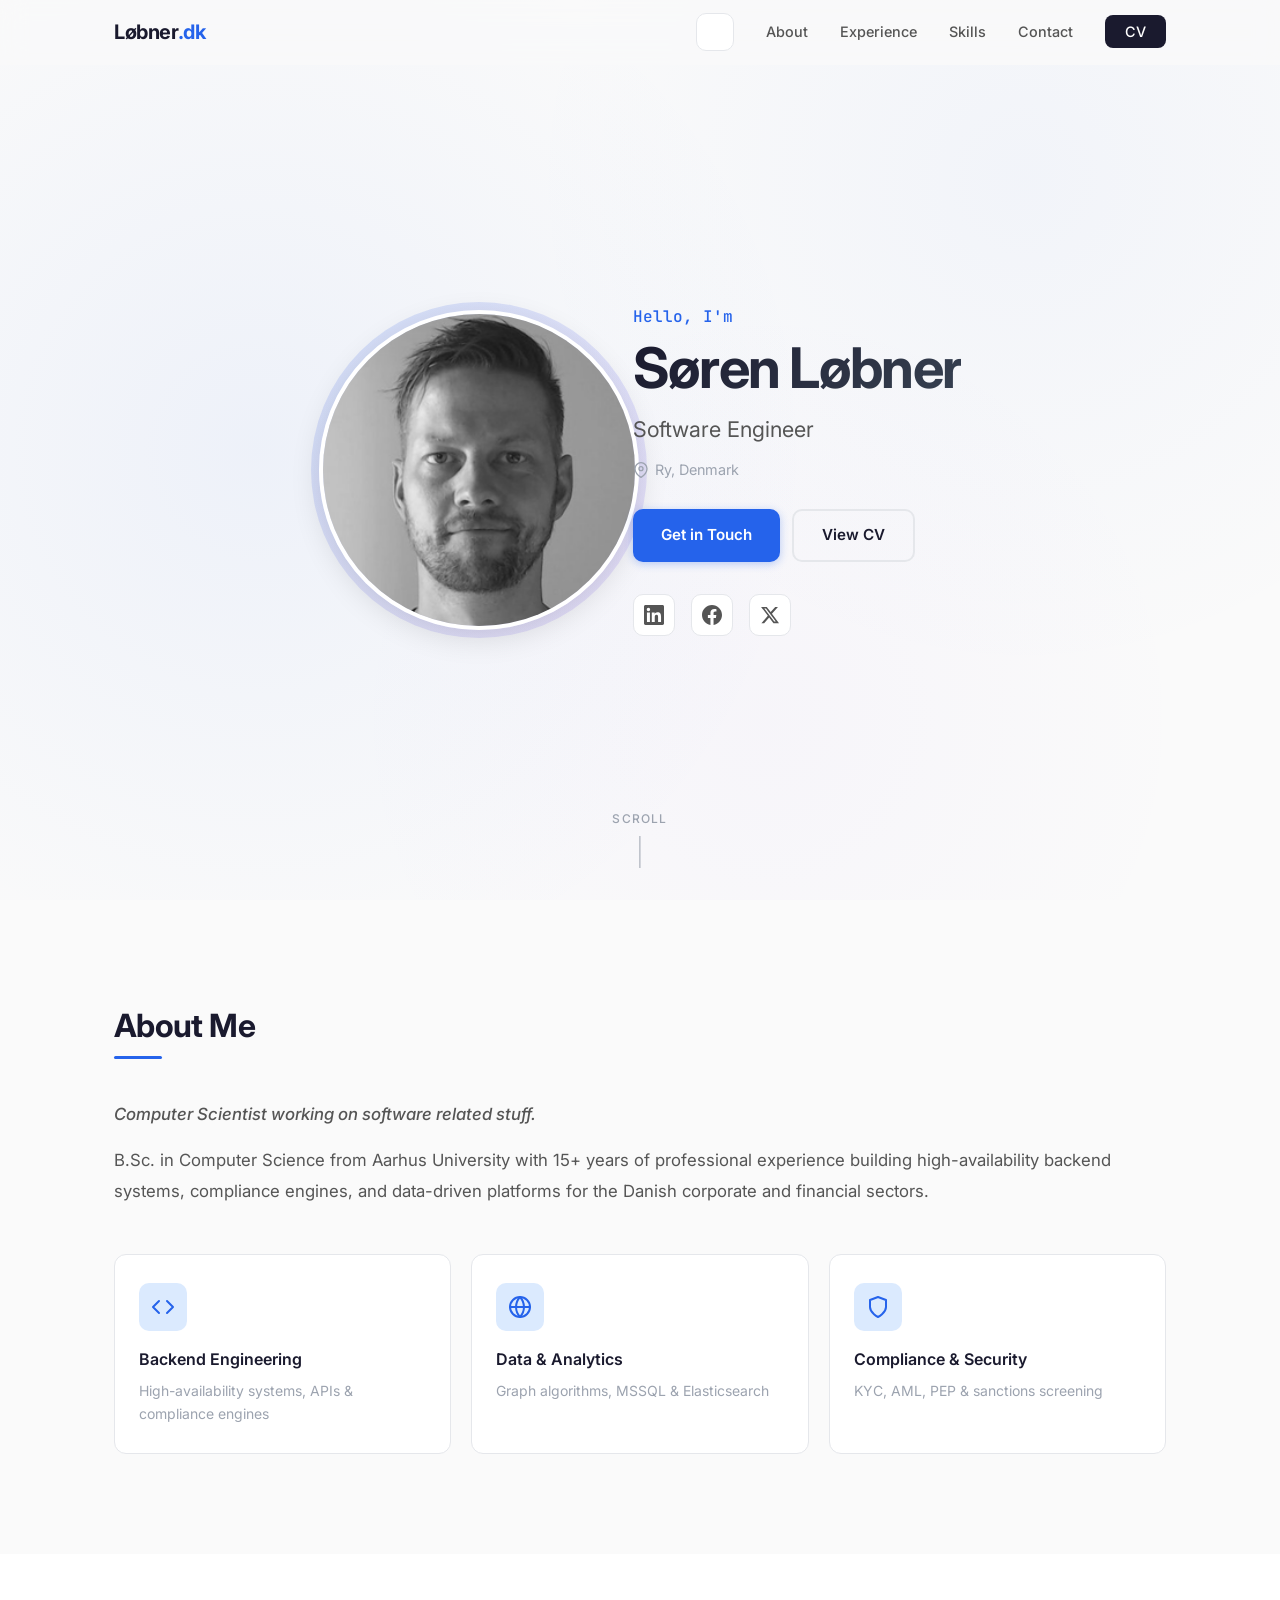
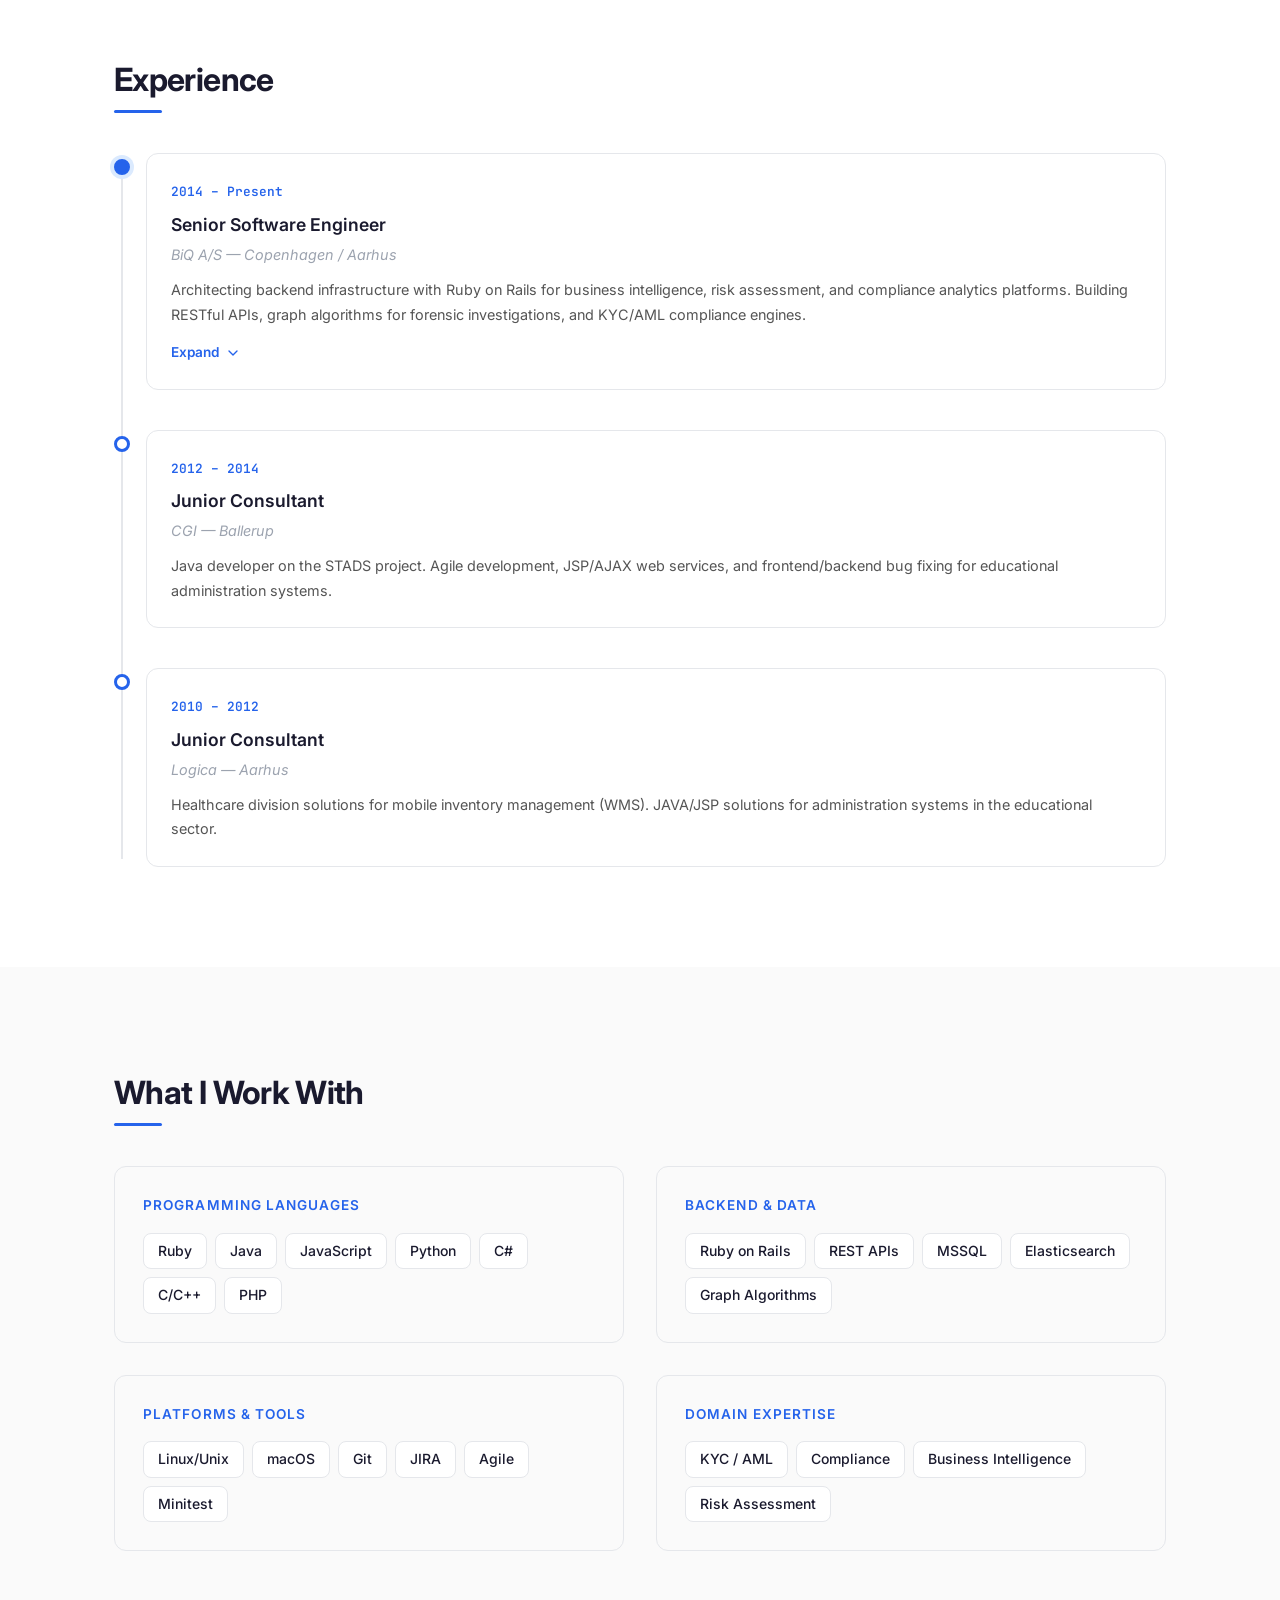
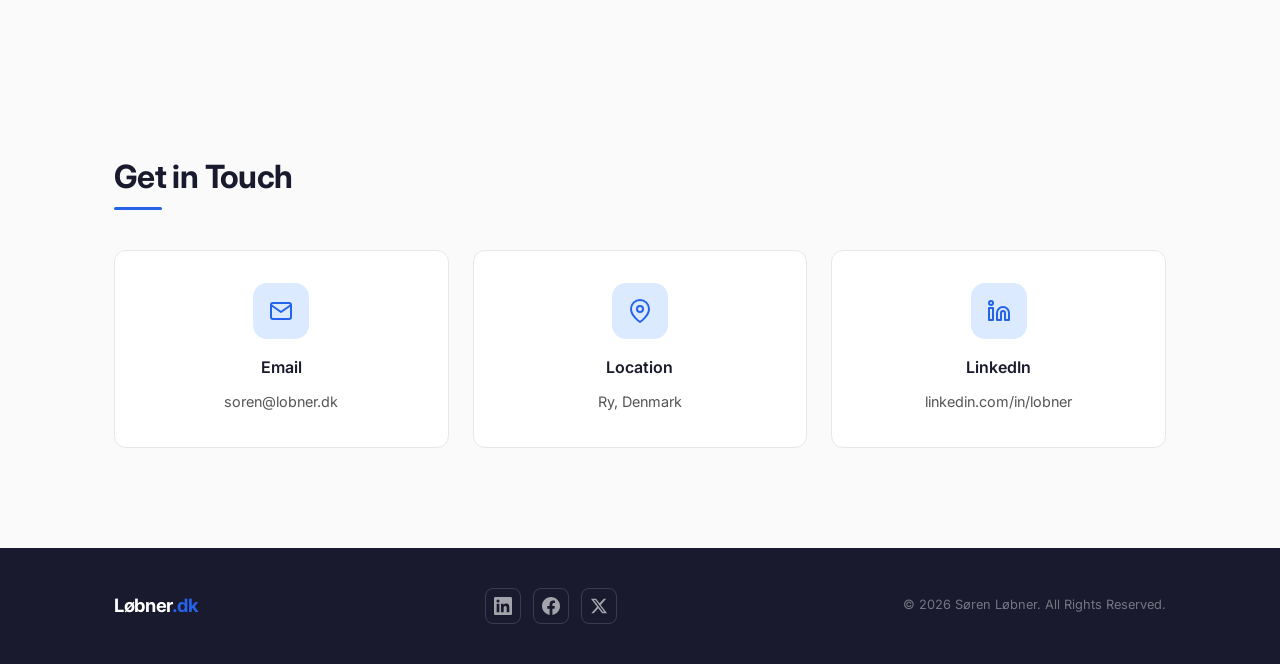
==== commit 0c40d77b: "Add expandable CV details to the BiQ entry and update to 15+ years (#25) * feat: add expandable CV d" ====
--- a/index.html
+++ b/index.html
@@ -68,9 +68,6 @@
           <a href="https://twitter.com/lobner" target="_blank" rel="noopener" aria-label="X / Twitter">
             <svg width="20" height="20" viewBox="0 0 24 24" fill="currentColor"><path d="M18.244 2.25h3.308l-7.227 8.26 8.502 11.24H16.17l-5.214-6.817L4.99 21.75H1.68l7.73-8.835L1.254 2.25H8.08l4.713 6.231zm-1.161 17.52h1.833L7.084 4.126H5.117z"/></svg>
           </a>
-          <a href="https://github.com/lobner" target="_blank" rel="noopener" aria-label="GitHub">
-            <svg width="20" height="20" viewBox="0 0 24 24" fill="currentColor"><path d="M12 .297c-6.63 0-12 5.373-12 12 0 5.303 3.438 9.8 8.205 11.385.6.113.82-.258.82-.577 0-.285-.01-1.04-.015-2.04-3.338.724-4.042-1.61-4.042-1.61C4.422 18.07 3.633 17.7 3.633 17.7c-1.087-.744.084-.729.084-.729 1.205.084 1.838 1.236 1.838 1.236 1.07 1.835 2.809 1.305 3.495.998.108-.776.417-1.305.76-1.605-2.665-.3-5.466-1.332-5.466-5.93 0-1.31.465-2.38 1.235-3.22-.135-.303-.54-1.523.105-3.176 0 0 1.005-.322 3.3 1.23.96-.267 1.98-.399 3-.405 1.02.006 2.04.138 3 .405 2.28-1.552 3.285-1.23 3.285-1.23.645 1.653.24 2.873.12 3.176.765.84 1.23 1.91 1.23 3.22 0 4.61-2.805 5.625-5.475 5.92.42.36.81 1.096.81 2.22 0 1.606-.015 2.896-.015 3.286 0 .315.21.69.825.57C20.565 22.092 24 17.592 24 12.297c0-6.627-5.373-12-12-12"/></svg>
-          </a>
         </div>
       </div>
     </div>
@@ -87,7 +84,7 @@
       <div class="about-content">
         <div class="about-text">
           <p class="about-lead">Computer Scientist working on software related stuff.</p>
-          <p>B.Sc. in Computer Science from Aarhus University with 10+ years of professional experience building high-availability backend systems, compliance engines, and data-driven platforms for the Danish corporate and financial sectors.</p>
+          <p>B.Sc. in Computer Science from Aarhus University with 15+ years of professional experience building high-availability backend systems, compliance engines, and data-driven platforms for the Danish corporate and financial sectors.</p>
         </div>
         <div class="about-stats">
           <div class="stat-card">
@@ -128,6 +125,21 @@
             <h3>Senior Software Engineer</h3>
             <p class="timeline-company">BiQ A/S &mdash; Copenhagen / Aarhus</p>
             <p class="timeline-desc">Architecting backend infrastructure with Ruby on Rails for business intelligence, risk assessment, and compliance analytics platforms. Building RESTful APIs, graph algorithms for forensic investigations, and KYC/AML compliance engines.</p>
+            <details class="timeline-more">
+              <summary>
+                <span class="timeline-more-label timeline-more-expand">Expand</span>
+                <span class="timeline-more-label timeline-more-collapse">Collapse</span>
+                <svg width="16" height="16" viewBox="0 0 24 24" fill="none" stroke="currentColor" stroke-width="2" stroke-linecap="round" stroke-linejoin="round" aria-hidden="true"><polyline points="6 9 12 15 18 9"></polyline></svg>
+              </summary>
+              <ul class="timeline-details">
+                <li>Architect and maintain high-availability backend infrastructures utilizing Ruby on Rails, delivering advanced business intelligence, risk assessment, and compliance analytics platforms (e.g., BiQ Insight, BiQ Compliance) for the Danish corporate and financial sectors.</li>
+                <li>Engineer highly optimized SQL Server (MSSQL) database architectures to manage massive, multi-temporal datasets, ensuring millisecond-latency retrieval of historical financial statistics, corporate hierarchies, and ultimate beneficial ownership (UBO) registries.</li>
+                <li>Develop strictly regulated Know Your Customer (KYC) and Anti-Money Laundering (AML) compliance engines, enabling automated, real-time screening protocols against global Politically Exposed Persons (PEP) and restrictive sanction lists via BiQ Compliance.</li>
+                <li>Design and deploy robust RESTful APIs (BiQ Integration) for seamless enterprise data ingestion, allowing clients to continuously monitor master data mutations (BiQ Alert) and execute automated fraud-prevention logic within proprietary systems.</li>
+                <li>Construct complex network graph algorithms to systematically link disparate data entities - mapping intricate cross-relationships between companies, board members, and real estate properties to facilitate deep-level forensic investigations.</li>
+                <li>Enforce rigorous code quality and architectural integrity through comprehensive automated testing suites, utilizing Minitest to guarantee fault tolerance and deterministic behavior in critical compliance verification pipelines.</li>
+              </ul>
+            </details>
           </div>
         </div>
         <div class="timeline-item">
@@ -248,9 +260,6 @@
           <a href="https://twitter.com/lobner" target="_blank" rel="noopener" aria-label="X / Twitter">
             <svg width="18" height="18" viewBox="0 0 24 24" fill="currentColor"><path d="M18.244 2.25h3.308l-7.227 8.26 8.502 11.24H16.17l-5.214-6.817L4.99 21.75H1.68l7.73-8.835L1.254 2.25H8.08l4.713 6.231zm-1.161 17.52h1.833L7.084 4.126H5.117z"/></svg>
           </a>
-          <a href="https://github.com/lobner" target="_blank" rel="noopener" aria-label="GitHub">
-            <svg width="18" height="18" viewBox="0 0 24 24" fill="currentColor"><path d="M12 .297c-6.63 0-12 5.373-12 12 0 5.303 3.438 9.8 8.205 11.385.6.113.82-.258.82-.577 0-.285-.01-1.04-.015-2.04-3.338.724-4.042-1.61-4.042-1.61C4.422 18.07 3.633 17.7 3.633 17.7c-1.087-.744.084-.729.084-.729 1.205.084 1.838 1.236 1.838 1.236 1.07 1.835 2.809 1.305 3.495.998.108-.776.417-1.305.76-1.605-2.665-.3-5.466-1.332-5.466-5.93 0-1.31.465-2.38 1.235-3.22-.135-.303-.54-1.523.105-3.176 0 0 1.005-.322 3.3 1.23.96-.267 1.98-.399 3-.405 1.02.006 2.04.138 3 .405 2.28-1.552 3.285-1.23 3.285-1.23.645 1.653.24 2.873.12 3.176.765.84 1.23 1.91 1.23 3.22 0 4.61-2.805 5.625-5.475 5.92.42.36.81 1.096.81 2.22 0 1.606-.015 2.896-.015 3.286 0 .315.21.69.825.57C20.565 22.092 24 17.592 24 12.297c0-6.627-5.373-12-12-12"/></svg>
-          </a>
         </div>
         <p class="footer-copy">&copy; 2026 Søren Løbner. All Rights Reserved.</p>
       </div>
--- a/style.css
+++ b/style.css
@@ -184,6 +184,8 @@
   color: var(--color-text-secondary);
   cursor: pointer;
   transition: all var(--transition);
+  margin-left: auto;
+  margin-right: 32px;
 }
 
 .theme-toggle:hover {
@@ -191,11 +193,12 @@
   border-color: var(--color-accent);
 }
 
-.icon-sun { display: none; }
-.icon-moon { display: block; }
-
-[data-theme="dark"] .icon-sun { display: block; }
-[data-theme="dark"] .icon-moon { display: none; }
+/* Show the icon for the current theme preference */
+.theme-toggle svg { display: none; }
+
+[data-theme-pref="light"] .icon-sun,
+[data-theme-pref="dark"] .icon-moon,
+[data-theme-pref="system"] .icon-system { display: block; }
 
 .nav-toggle {
   display: none;
@@ -251,7 +254,7 @@
   position: relative;
   flex-shrink: 0;
   z-index: 0;
-  margin-right: -90px;
+  margin-right: -70px;
 }
 
 .hero-image-ring {
@@ -849,6 +852,10 @@
 @media (max-width: 768px) {
   .nav-toggle {
     display: flex;
+  }
+
+  .theme-toggle {
+    margin-right: 12px;
   }
 
   .nav-links {
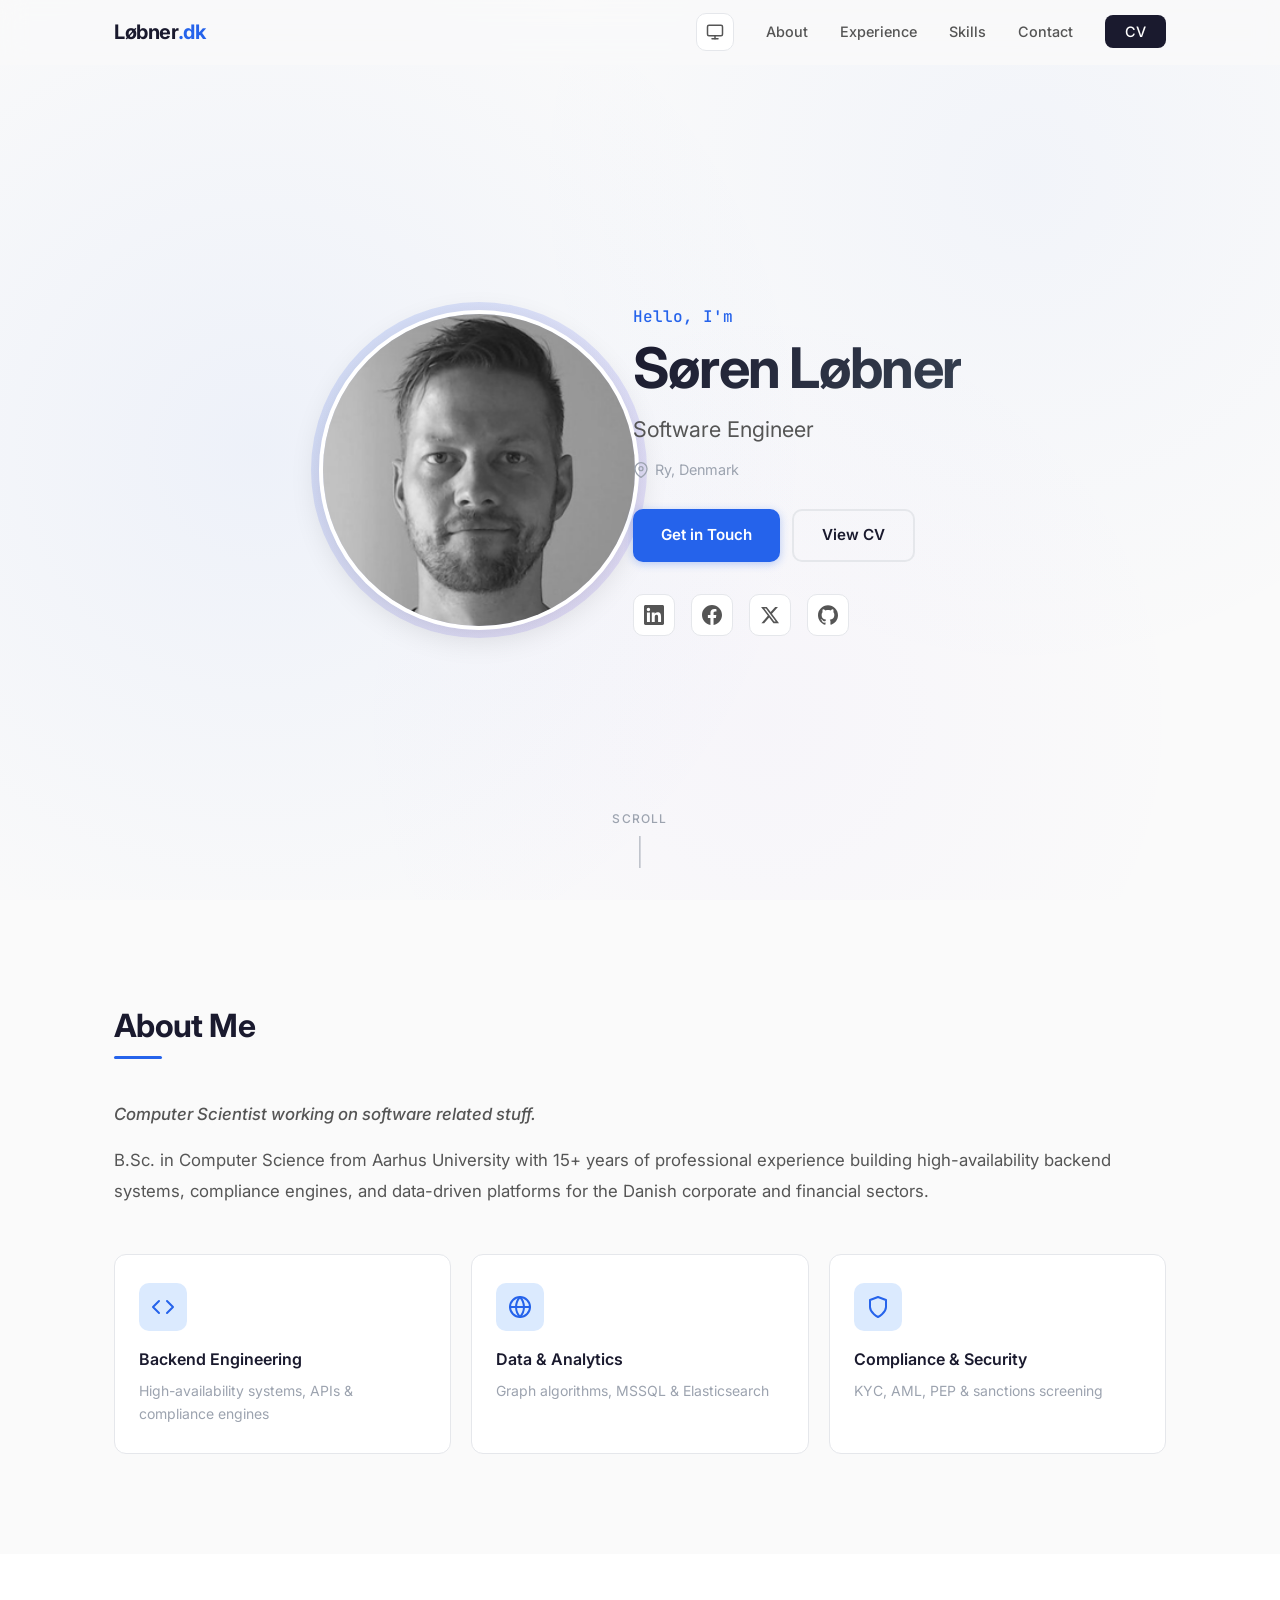
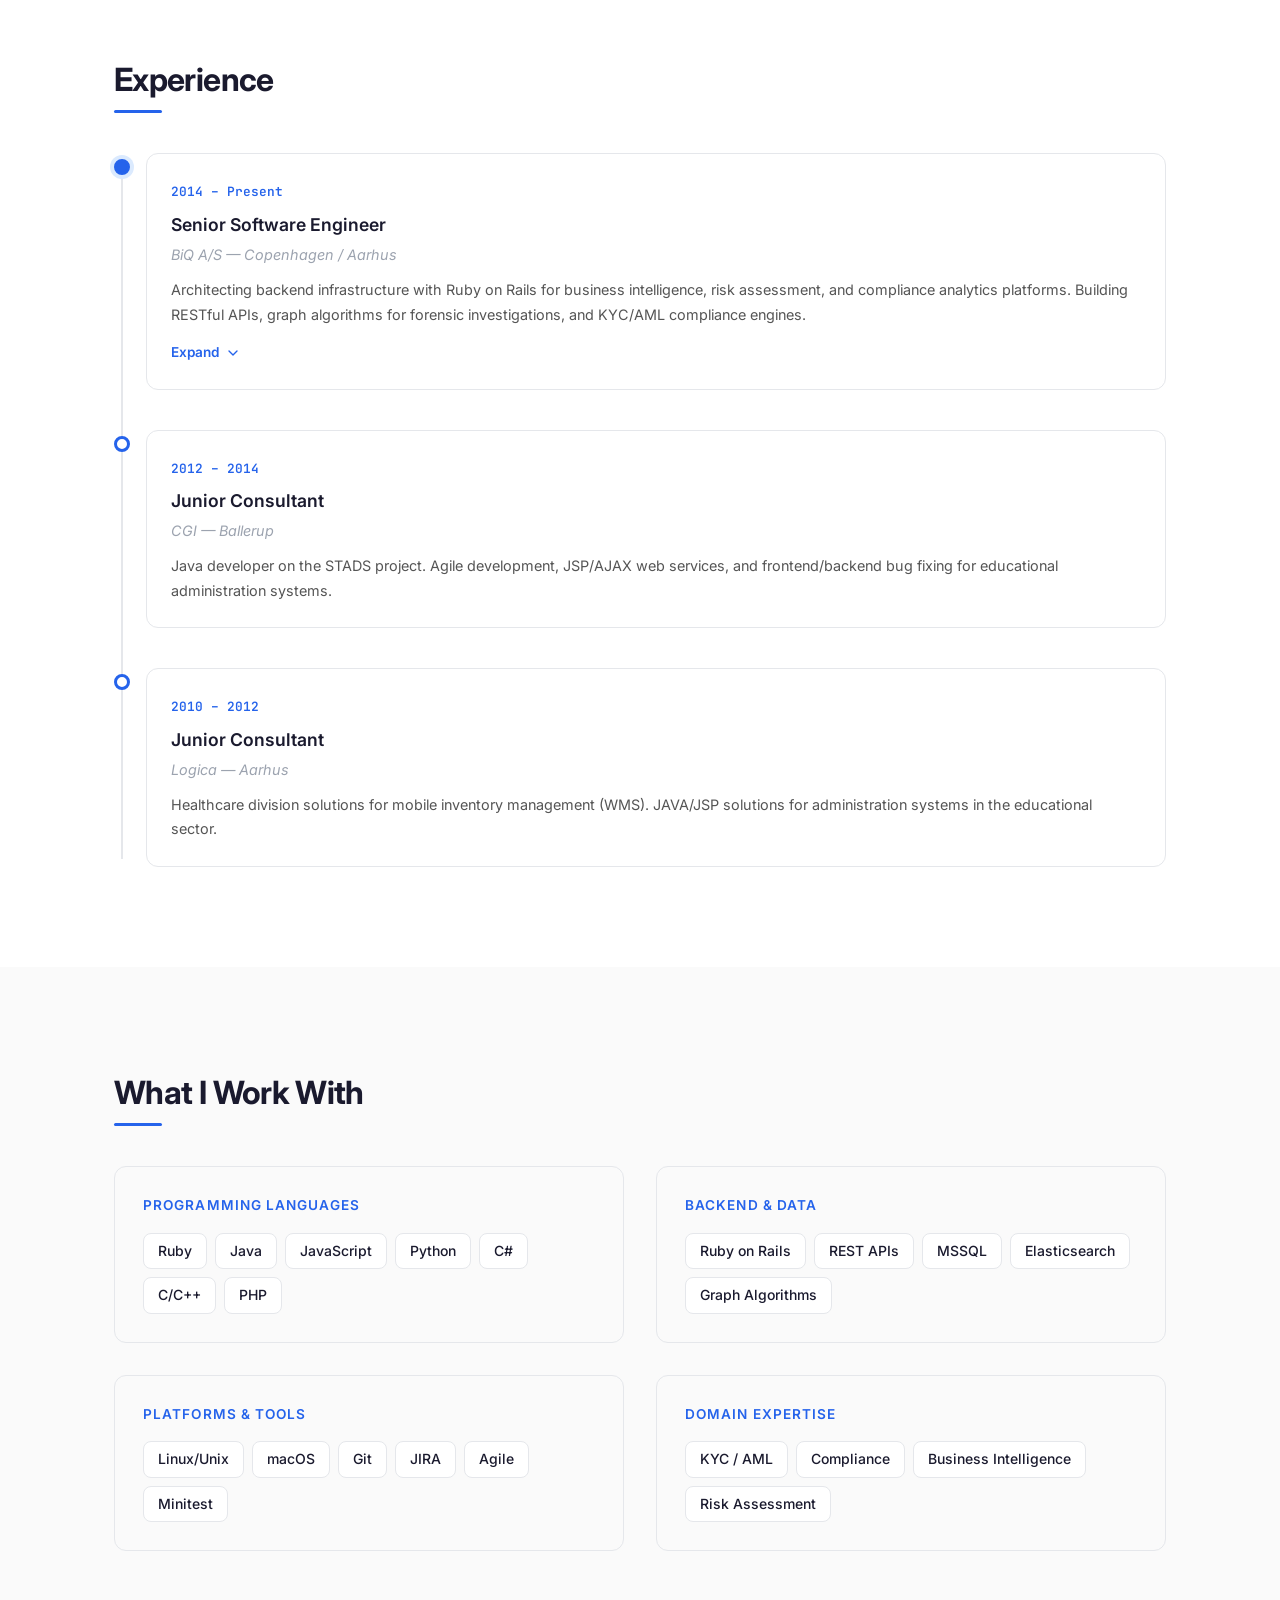
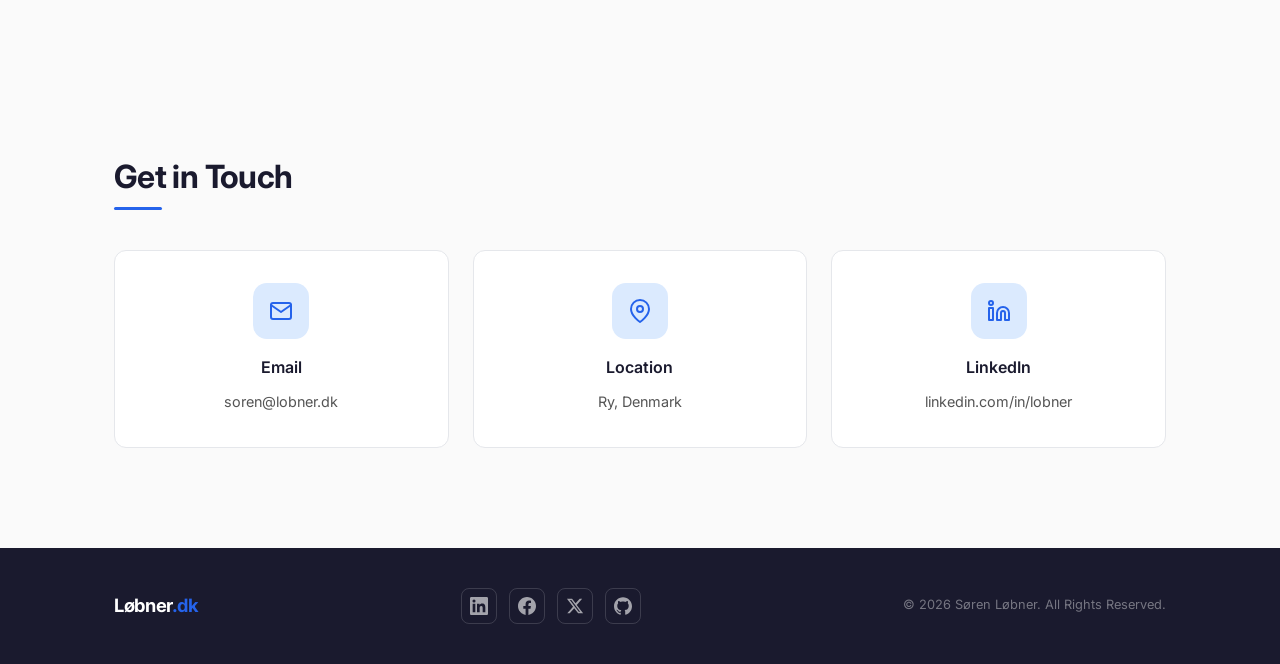
==== commit f1b78e61: "feat: add a GitHub link next to the other social links (#26) Add a link to github.com/lobner after t" ====
--- a/index.html
+++ b/index.html
@@ -68,6 +68,9 @@
           <a href="https://twitter.com/lobner" target="_blank" rel="noopener" aria-label="X / Twitter">
             <svg width="20" height="20" viewBox="0 0 24 24" fill="currentColor"><path d="M18.244 2.25h3.308l-7.227 8.26 8.502 11.24H16.17l-5.214-6.817L4.99 21.75H1.68l7.73-8.835L1.254 2.25H8.08l4.713 6.231zm-1.161 17.52h1.833L7.084 4.126H5.117z"/></svg>
           </a>
+          <a href="https://github.com/lobner" target="_blank" rel="noopener" aria-label="GitHub">
+            <svg width="20" height="20" viewBox="0 0 24 24" fill="currentColor"><path d="M12 .297c-6.63 0-12 5.373-12 12 0 5.303 3.438 9.8 8.205 11.385.6.113.82-.258.82-.577 0-.285-.01-1.04-.015-2.04-3.338.724-4.042-1.61-4.042-1.61C4.422 18.07 3.633 17.7 3.633 17.7c-1.087-.744.084-.729.084-.729 1.205.084 1.838 1.236 1.838 1.236 1.07 1.835 2.809 1.305 3.495.998.108-.776.417-1.305.76-1.605-2.665-.3-5.466-1.332-5.466-5.93 0-1.31.465-2.38 1.235-3.22-.135-.303-.54-1.523.105-3.176 0 0 1.005-.322 3.3 1.23.96-.267 1.98-.399 3-.405 1.02.006 2.04.138 3 .405 2.28-1.552 3.285-1.23 3.285-1.23.645 1.653.24 2.873.12 3.176.765.84 1.23 1.91 1.23 3.22 0 4.61-2.805 5.625-5.475 5.92.42.36.81 1.096.81 2.22 0 1.606-.015 2.896-.015 3.286 0 .315.21.69.825.57C20.565 22.092 24 17.592 24 12.297c0-6.627-5.373-12-12-12"/></svg>
+          </a>
         </div>
       </div>
     </div>
@@ -260,6 +263,9 @@
           <a href="https://twitter.com/lobner" target="_blank" rel="noopener" aria-label="X / Twitter">
             <svg width="18" height="18" viewBox="0 0 24 24" fill="currentColor"><path d="M18.244 2.25h3.308l-7.227 8.26 8.502 11.24H16.17l-5.214-6.817L4.99 21.75H1.68l7.73-8.835L1.254 2.25H8.08l4.713 6.231zm-1.161 17.52h1.833L7.084 4.126H5.117z"/></svg>
           </a>
+          <a href="https://github.com/lobner" target="_blank" rel="noopener" aria-label="GitHub">
+            <svg width="18" height="18" viewBox="0 0 24 24" fill="currentColor"><path d="M12 .297c-6.63 0-12 5.373-12 12 0 5.303 3.438 9.8 8.205 11.385.6.113.82-.258.82-.577 0-.285-.01-1.04-.015-2.04-3.338.724-4.042-1.61-4.042-1.61C4.422 18.07 3.633 17.7 3.633 17.7c-1.087-.744.084-.729.084-.729 1.205.084 1.838 1.236 1.838 1.236 1.07 1.835 2.809 1.305 3.495.998.108-.776.417-1.305.76-1.605-2.665-.3-5.466-1.332-5.466-5.93 0-1.31.465-2.38 1.235-3.22-.135-.303-.54-1.523.105-3.176 0 0 1.005-.322 3.3 1.23.96-.267 1.98-.399 3-.405 1.02.006 2.04.138 3 .405 2.28-1.552 3.285-1.23 3.285-1.23.645 1.653.24 2.873.12 3.176.765.84 1.23 1.91 1.23 3.22 0 4.61-2.805 5.625-5.475 5.92.42.36.81 1.096.81 2.22 0 1.606-.015 2.896-.015 3.286 0 .315.21.69.825.57C20.565 22.092 24 17.592 24 12.297c0-6.627-5.373-12-12-12"/></svg>
+          </a>
         </div>
         <p class="footer-copy">&copy; 2026 Søren Løbner. All Rights Reserved.</p>
       </div>
--- a/style.css
+++ b/style.css
@@ -787,6 +787,21 @@
   color: var(--color-accent);
 }
 
+/* Ring that appears after the "Get in Touch" button scrolls here */
+.contact-card.highlight {
+  outline: 2px solid transparent;
+  animation: contact-ring 2.5s ease-out;
+}
+
+.contact-card.highlight:nth-child(2) { animation-delay: 0.12s; }
+.contact-card.highlight:nth-child(3) { animation-delay: 0.24s; }
+
+@keyframes contact-ring {
+  0% { outline-color: transparent; outline-offset: 14px; }
+  20%, 70% { outline-color: var(--color-accent); outline-offset: 4px; }
+  100% { outline-color: transparent; outline-offset: 4px; }
+}
+
 /* ===== Footer ===== */
 .footer {
   background: var(--color-text);
